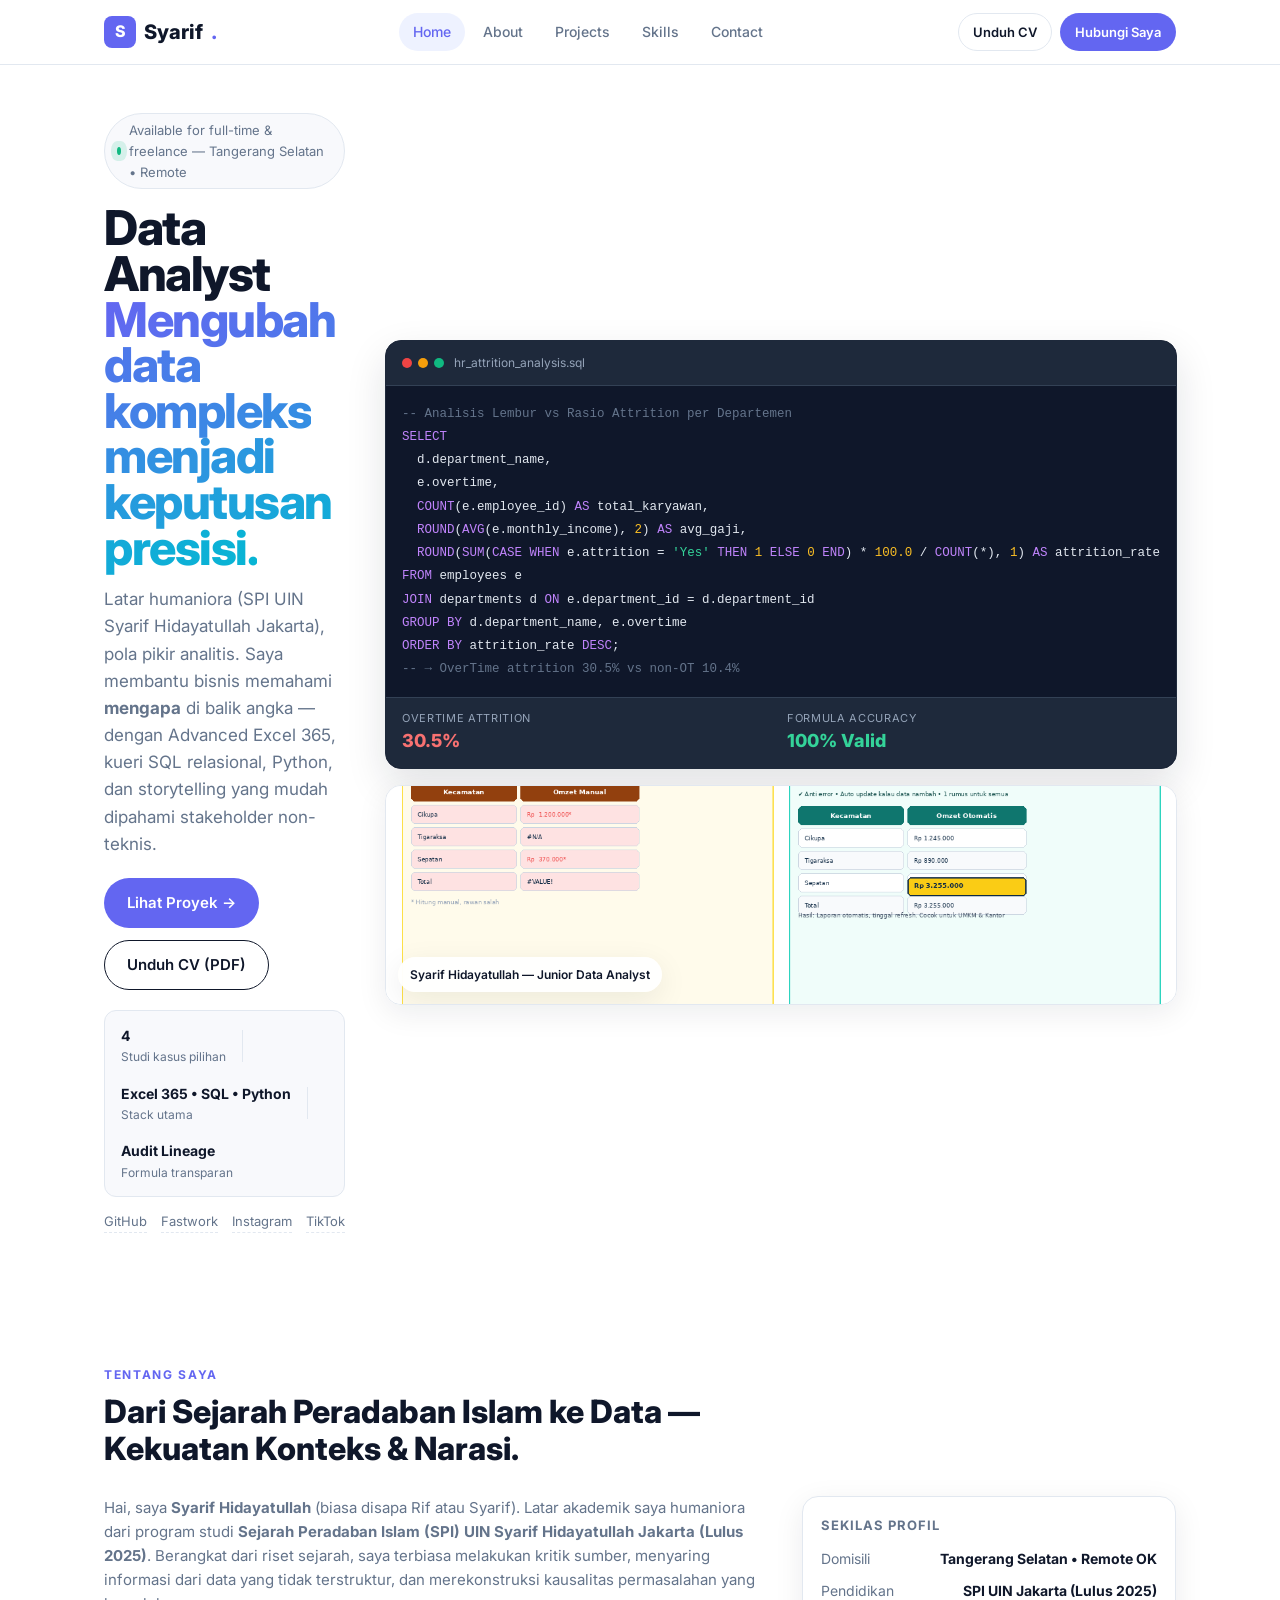
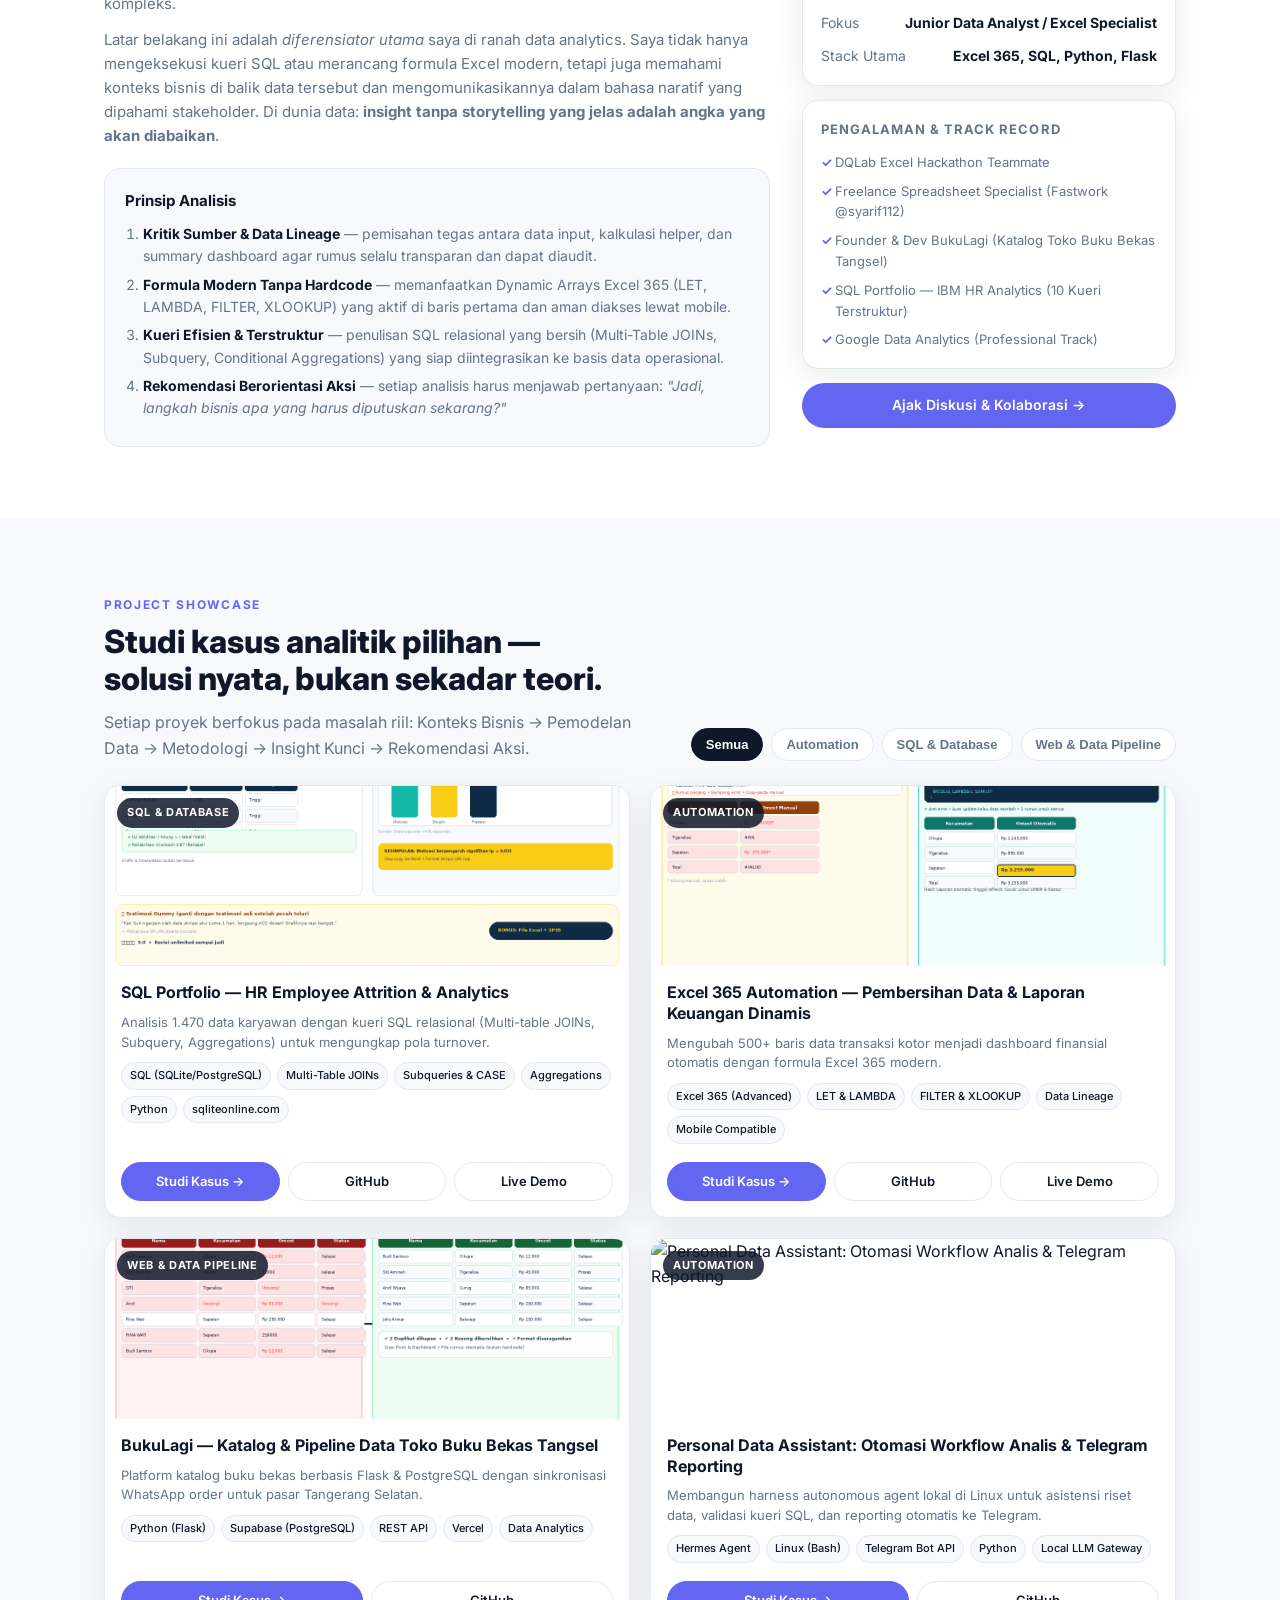
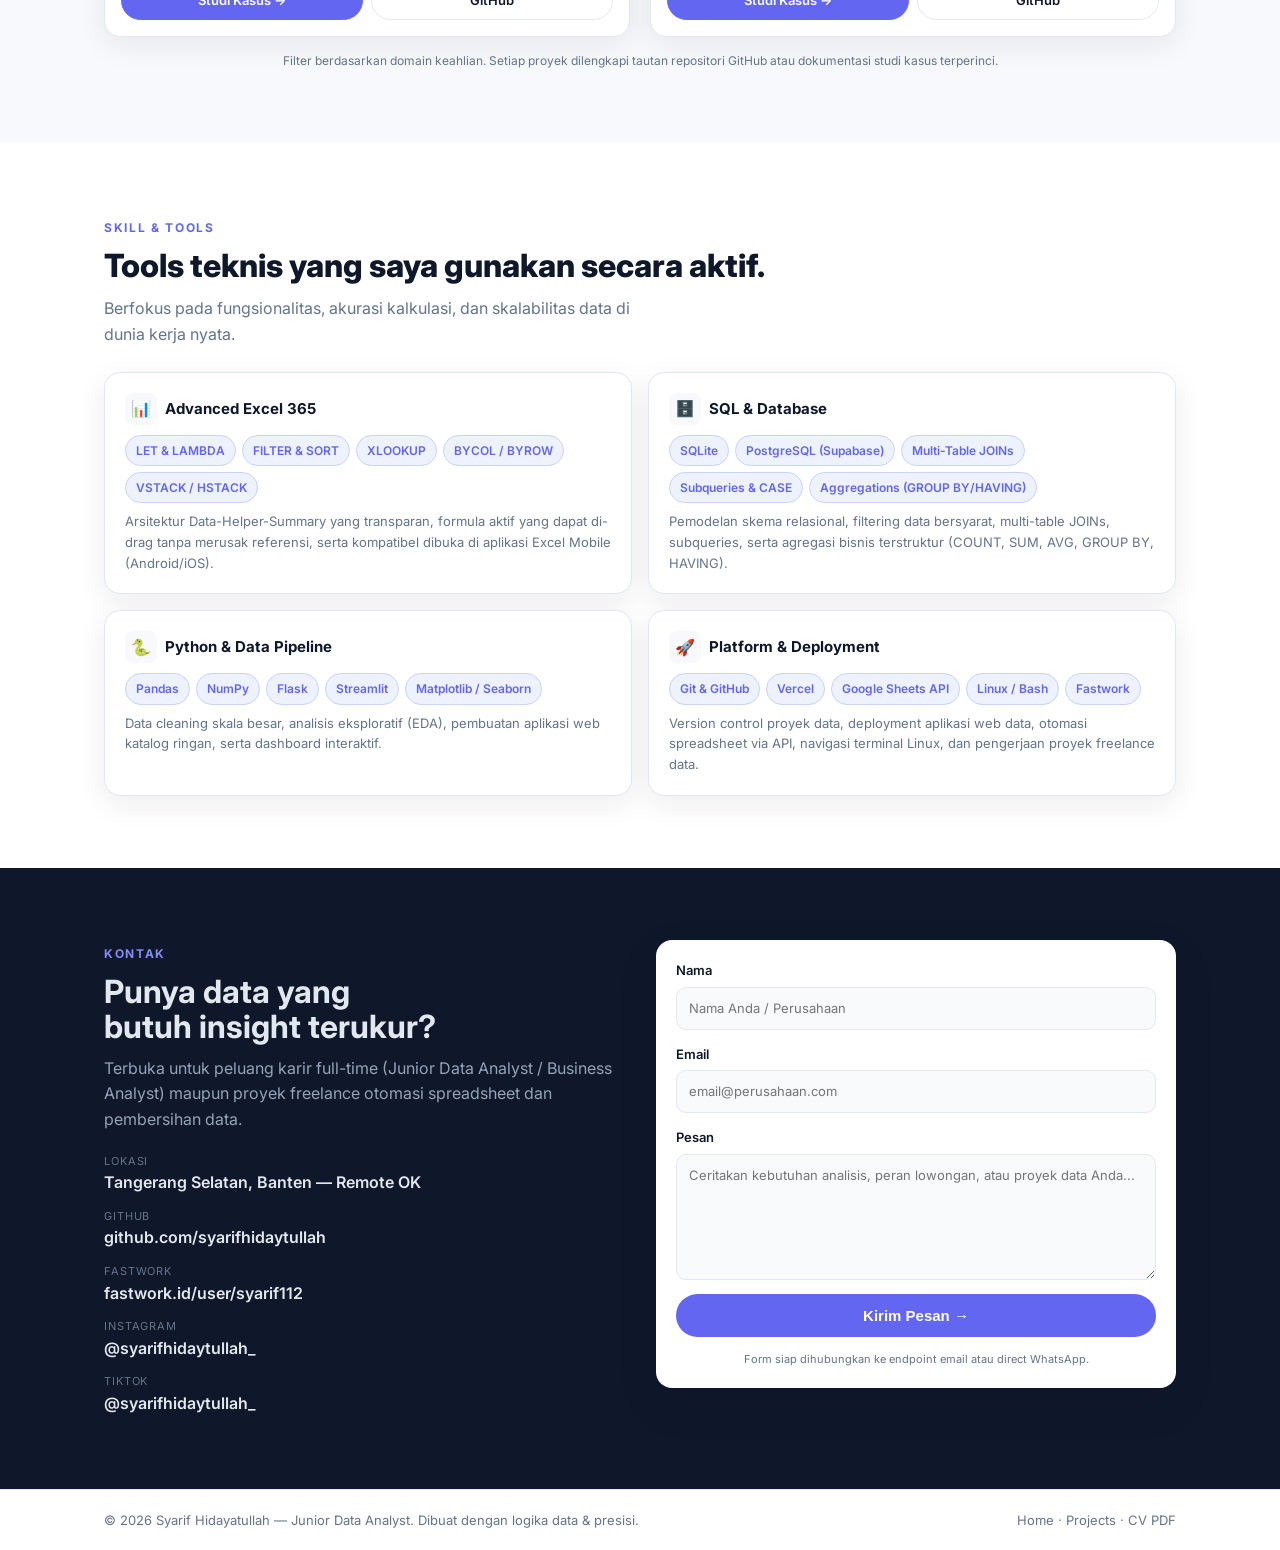
==== index.html @ de606c34 "Initial commit: Portfolio Syarif Hidayatullah - Junior Data Analyst" ====
<!DOCTYPE html>
<html lang="id">
<head>
<meta charset="UTF-8">
<meta name="viewport" content="width=device-width, initial-scale=1.0">
<title>Syarif Hidayatullah — Junior Data Analyst | Excel 365 & SQL Specialist</title>
<meta name="description" content="Portfolio Syarif Hidayatullah — Junior Data Analyst berlatar Sejarah Peradaban Islam UIN Jakarta. Spesialis Advanced Excel 365, SQL, Python, dan visualisasi data.">
<meta property="og:title" content="Syarif Hidayatullah — Data Analyst Portfolio">
<meta property="og:description" content="Mengubah data kompleks menjadi keputusan presisi. Studi kasus analitik dengan SQL, Advanced Excel 365, dan Python.">
<meta property="og:type" content="website">
<link rel="preconnect" href="https://fonts.googleapis.com">
<link href="https://fonts.googleapis.com/css2?family=Inter:wght@400;500;600;700;800&family=JetBrains+Mono:wght@400;500&display=swap" rel="stylesheet">
<link rel="stylesheet" href="css/style.css">
<link rel="icon" href="data:image/svg+xml,<svg xmlns='http://www.w3.org/2000/svg' viewBox='0 0 100 100'><rect width='100' height='100' rx='20' fill='%236366f1'/><text x='50' y='68' font-size='48' text-anchor='middle' fill='white' font-family='Inter' font-weight='800'>S</text></svg>">
</head>
<body>
<!-- NAV -->
<nav class="nav" id="nav">
  <div class="container nav-inner">
    <a class="logo" href="#home"><span class="logo-mark">S</span> Syarif<span class="logo-dot">.</span></a>
    <div class="nav-links" id="navLinks">
      <a href="#home" class="active">Home</a>
      <a href="#about">About</a>
      <a href="#projects">Projects</a>
      <a href="#skills">Skills</a>
      <a href="#contact">Contact</a>
    </div>
    <div class="nav-cta">
      <a href="assets/CV-Syarif-Data-Analyst.pdf" download class="btn btn-sm btn-ghost">Unduh CV</a>
      <a href="#contact" class="btn btn-sm btn-primary">Hubungi Saya</a>
    </div>
    <button class="hamburger" id="hamburger" aria-label="Menu">
      <span></span><span></span><span></span>
    </button>
  </div>
</nav>

<!-- HERO -->
<section id="home" class="hero">
  <div class="container hero-grid">
    <div class="hero-text">
      <div class="eyebrow"><span class="dot"></span> Available for full-time & freelance — Tangerang Selatan • Remote</div>
      <h1>Data Analyst<br><span class="grad">Mengubah data kompleks<br>menjadi keputusan presisi.</span></h1>
      <p class="lead">Latar humaniora (SPI UIN Syarif Hidayatullah Jakarta), pola pikir analitis. Saya membantu bisnis memahami <strong>mengapa</strong> di balik angka — dengan Advanced Excel 365, kueri SQL relasional, Python, dan storytelling yang mudah dipahami stakeholder non-teknis.</p>
      <div class="hero-actions">
        <a href="#projects" class="btn btn-primary btn-lg">Lihat Proyek &rarr;</a>
        <a href="assets/CV-Syarif-Data-Analyst.pdf" download class="btn btn-outline btn-lg">Unduh CV (PDF)</a>
      </div>
      <div class="hero-meta">
        <div class="meta-item"><strong>4</strong><span>Studi kasus pilihan</span></div>
        <div class="meta-divider"></div>
        <div class="meta-item"><strong>Excel 365 • SQL • Python</strong><span>Stack utama</span></div>
        <div class="meta-divider"></div>
        <div class="meta-item"><strong>Audit Lineage</strong><span>Formula transparan</span></div>
      </div>
      <div class="hero-social">
        <a href="https://github.com/syarifhidaytullah" target="_blank" rel="noopener" aria-label="GitHub">GitHub</a>
        <a href="https://fastwork.id/user/syarif112" target="_blank" rel="noopener" aria-label="Fastwork">Fastwork</a>
        <a href="https://instagram.com/syarifhidaytullah_" target="_blank" rel="noopener" aria-label="Instagram">Instagram</a>
        <a href="https://tiktok.com/@syarifhidaytullah_" target="_blank" rel="noopener" aria-label="TikTok">TikTok</a>
      </div>
    </div>
    <div class="hero-visual">
      <div class="card hero-card">
        <div class="card-head">
          <span class="card-dots"><i></i><i></i><i></i></span>
          <span class="card-title">hr_attrition_analysis.sql</span>
        </div>
        <pre class="code"><code><span class="c">-- Analisis Lembur vs Rasio Attrition per Departemen</span>
<span class="k">SELECT</span> 
  d.department_name,
  e.overtime,
  <span class="k">COUNT</span>(e.employee_id) <span class="k">AS</span> total_karyawan,
  <span class="k">ROUND</span>(<span class="k">AVG</span>(e.monthly_income), <span class="n">2</span>) <span class="k">AS</span> avg_gaji,
  <span class="k">ROUND</span>(<span class="k">SUM</span>(<span class="k">CASE WHEN</span> e.attrition = <span class="s">'Yes'</span> <span class="k">THEN</span> <span class="n">1</span> <span class="k">ELSE</span> <span class="n">0</span> <span class="k">END</span>) * <span class="n">100.0</span> / <span class="k">COUNT</span>(*), <span class="n">1</span>) <span class="k">AS</span> attrition_rate
<span class="k">FROM</span> employees e
<span class="k">JOIN</span> departments d <span class="k">ON</span> e.department_id = d.department_id
<span class="k">GROUP BY</span> d.department_name, e.overtime
<span class="k">ORDER BY</span> attrition_rate <span class="k">DESC</span>;
<span class="c">-- &rarr; OverTime attrition 30.5% vs non-OT 10.4%</span></code></pre>
        <div class="hero-stats">
          <div class="h-stat"><span class="h-stat-label">OverTime Attrition</span><span class="h-stat-val down">30.5%</span></div>
          <div class="h-stat"><span class="h-stat-label">Formula Accuracy</span><span class="h-stat-val up">100% Valid</span></div>
        </div>
      </div>
      <div class="hero-photo">
        <img src="assets/portfolio2_excel_otomatis.png" alt="Excel 365 Automation Dashboard" loading="lazy">
        <div class="photo-badge">Syarif Hidayatullah — Junior Data Analyst</div>
      </div>
    </div>
  </div>
</section>

<!-- ABOUT -->
<section id="about" class="section">
  <div class="container">
    <div class="section-head">
      <span class="kicker">Tentang Saya</span>
      <h2>Dari Sejarah Peradaban Islam ke Data —<br>Kekuatan Konteks &amp; Narasi.</h2>
    </div>
    <div class="about-grid">
      <div class="about-story">
        <p>Hai, saya <strong>Syarif Hidayatullah</strong> (biasa disapa Rif atau Syarif). Latar akademik saya humaniora dari program studi <strong>Sejarah Peradaban Islam (SPI) UIN Syarif Hidayatullah Jakarta (Lulus 2025)</strong>. Berangkat dari riset sejarah, saya terbiasa melakukan kritik sumber, menyaring informasi dari data yang tidak terstruktur, dan merekonstruksi kausalitas permasalahan yang kompleks.</p>
        <p>Latar belakang ini adalah <em>diferensiator utama</em> saya di ranah data analytics. Saya tidak hanya mengeksekusi kueri SQL atau merancang formula Excel modern, tetapi juga memahami konteks bisnis di balik data tersebut dan mengomunikasikannya dalam bahasa naratif yang dipahami stakeholder. Di dunia data: <strong>insight tanpa storytelling yang jelas adalah angka yang akan diabaikan</strong>.</p>
        <div class="approach">
          <h3>Prinsip Analisis</h3>
          <ol>
            <li><strong>Kritik Sumber &amp; Data Lineage</strong> — pemisahan tegas antara data input, kalkulasi helper, dan summary dashboard agar rumus selalu transparan dan dapat diaudit.</li>
            <li><strong>Formula Modern Tanpa Hardcode</strong> — memanfaatkan Dynamic Arrays Excel 365 (LET, LAMBDA, FILTER, XLOOKUP) yang aktif di baris pertama dan aman diakses lewat mobile.</li>
            <li><strong>Kueri Efisien &amp; Terstruktur</strong> — penulisan SQL relasional yang bersih (Multi-Table JOINs, Subquery, Conditional Aggregations) yang siap diintegrasikan ke basis data operasional.</li>
            <li><strong>Rekomendasi Berorientasi Aksi</strong> — setiap analisis harus menjawab pertanyaan: <em>"Jadi, langkah bisnis apa yang harus diputuskan sekarang?"</em></li>
          </ol>
        </div>
      </div>
      <div class="about-side">
        <div class="info-card">
          <h4>Sekilas Profil</h4>
          <ul class="info-list">
            <li><span>Domisili</span><strong>Tangerang Selatan • Remote OK</strong></li>
            <li><span>Pendidikan</span><strong>SPI UIN Jakarta (Lulus 2025)</strong></li>
            <li><span>Fokus</span><strong>Junior Data Analyst / Excel Specialist</strong></li>
            <li><span>Stack Utama</span><strong>Excel 365, SQL, Python, Flask</strong></li>
          </ul>
        </div>
        <div class="info-card">
          <h4>Pengalaman &amp; Track Record</h4>
          <ul class="cert-list">
            <li>DQLab Excel Hackathon Teammate</li>
            <li>Freelance Spreadsheet Specialist (Fastwork @syarif112)</li>
            <li>Founder &amp; Dev BukuLagi (Katalog Toko Buku Bekas Tangsel)</li>
            <li>SQL Portfolio — IBM HR Analytics (10 Kueri Terstruktur)</li>
            <li>Google Data Analytics (Professional Track)</li>
          </ul>
        </div>
        <a href="#contact" class="btn btn-primary btn-block">Ajak Diskusi &amp; Kolaborasi &rarr;</a>
      </div>
    </div>
  </div>
</section>

<!-- PROJECTS -->
<section id="projects" class="section section-alt">
  <div class="container">
    <div class="section-head row">
      <div>
        <span class="kicker">Project Showcase</span>
        <h2>Studi kasus analitik pilihan —<br>solusi nyata, bukan sekadar teori.</h2>
        <p class="sub">Setiap proyek berfokus pada masalah riil: Konteks Bisnis &rarr; Pemodelan Data &rarr; Metodologi &rarr; Insight Kunci &rarr; Rekomendasi Aksi.</p>
      </div>
      <div class="filter-bar" id="filterBar">
        <button data-filter="all" class="filter-btn active">Semua</button>
        <button data-filter="Automation" class="filter-btn">Automation</button>
        <button data-filter="SQL &amp; Database" class="filter-btn">SQL &amp; Database</button>
        <button data-filter="Web &amp; Data Pipeline" class="filter-btn">Web &amp; Data Pipeline</button>
      </div>
    </div>
    <div class="project-grid" id="projectGrid">
      <!-- rendered by JS -->
    </div>
    <p class="hint">Filter berdasarkan domain keahlian. Setiap proyek dilengkapi tautan repositori GitHub atau dokumentasi studi kasus terperinci.</p>
  </div>
</section>

<!-- SKILLS -->
<section id="skills" class="section">
  <div class="container">
    <div class="section-head">
      <span class="kicker">Skill &amp; Tools</span>
      <h2>Tools teknis yang saya gunakan secara aktif.</h2>
      <p class="sub">Berfokus pada fungsionalitas, akurasi kalkulasi, dan skalabilitas data di dunia kerja nyata.</p>
    </div>
    <div class="skills-grid">
      <div class="skill-group">
        <h3><span class="sg-icon">📊</span> Advanced Excel 365</h3>
        <div class="tags"><span>LET &amp; LAMBDA</span><span>FILTER &amp; SORT</span><span>XLOOKUP</span><span>BYCOL / BYROW</span><span>VSTACK / HSTACK</span></div>
        <p>Arsitektur Data-Helper-Summary yang transparan, formula aktif yang dapat di-drag tanpa merusak referensi, serta kompatibel dibuka di aplikasi Excel Mobile (Android/iOS).</p>
      </div>
      <div class="skill-group">
        <h3><span class="sg-icon">🗄️</span> SQL &amp; Database</h3>
        <div class="tags"><span>SQLite</span><span>PostgreSQL (Supabase)</span><span>Multi-Table JOINs</span><span>Subqueries &amp; CASE</span><span>Aggregations (GROUP BY/HAVING)</span></div>
        <p>Pemodelan skema relasional, filtering data bersyarat, multi-table JOINs, subqueries, serta agregasi bisnis terstruktur (COUNT, SUM, AVG, GROUP BY, HAVING).</p>
      </div>
      <div class="skill-group">
        <h3><span class="sg-icon">🐍</span> Python &amp; Data Pipeline</h3>
        <div class="tags"><span>Pandas</span><span>NumPy</span><span>Flask</span><span>Streamlit</span><span>Matplotlib / Seaborn</span></div>
        <p>Data cleaning skala besar, analisis eksploratif (EDA), pembuatan aplikasi web katalog ringan, serta dashboard interaktif.</p>
      </div>
      <div class="skill-group">
        <h3><span class="sg-icon">🚀</span> Platform &amp; Deployment</h3>
        <div class="tags"><span>Git &amp; GitHub</span><span>Vercel</span><span>Google Sheets API</span><span>Linux / Bash</span><span>Fastwork</span></div>
        <p>Version control proyek data, deployment aplikasi web data, otomasi spreadsheet via API, navigasi terminal Linux, dan pengerjaan proyek freelance data.</p>
      </div>
    </div>
  </div>
</section>

<!-- CONTACT -->
<section id="contact" class="section section-dark">
  <div class="container">
    <div class="contact-grid">
      <div class="contact-text">
        <span class="kicker kicker-light">Kontak</span>
        <h2>Punya data yang<br>butuh insight terukur?</h2>
        <p>Terbuka untuk peluang karir full-time (Junior Data Analyst / Business Analyst) maupun proyek freelance otomasi spreadsheet dan pembersihan data.</p>
        <ul class="contact-links">
          <li><span>Lokasi</span><strong>Tangerang Selatan, Banten — Remote OK</strong></li>
          <li><span>GitHub</span><a href="https://github.com/syarifhidaytullah" target="_blank" rel="noopener">github.com/syarifhidaytullah</a></li>
          <li><span>Fastwork</span><a href="https://fastwork.id/user/syarif112" target="_blank" rel="noopener">fastwork.id/user/syarif112</a></li>
          <li><span>Instagram</span><a href="https://instagram.com/syarifhidaytullah_" target="_blank" rel="noopener">@syarifhidaytullah_</a></li>
          <li><span>TikTok</span><a href="https://tiktok.com/@syarifhidaytullah_" target="_blank" rel="noopener">@syarifhidaytullah_</a></li>
        </ul>
      </div>
      <form class="contact-form" id="contactForm" onsubmit="return false;">
        <label>Nama<input type="text" name="name" placeholder="Nama Anda / Perusahaan" required></label>
        <label>Email<input type="email" name="email" placeholder="email@perusahaan.com" required></label>
        <label>Pesan<textarea name="message" rows="5" placeholder="Ceritakan kebutuhan analisis, peran lowongan, atau proyek data Anda..." required></textarea></label>
        <button type="submit" class="btn btn-primary btn-lg btn-block" id="formBtn">Kirim Pesan &rarr;</button>
        <p class="form-note" id="formNote">Form siap dihubungkan ke endpoint email atau direct WhatsApp.</p>
      </form>
    </div>
  </div>
</section>

<footer class="footer">
  <div class="container footer-inner">
    <span>© 2026 Syarif Hidayatullah — Junior Data Analyst. Dibuat dengan logika data &amp; presisi.</span>
    <span class="footer-links"><a href="#home">Home</a> · <a href="#projects">Projects</a> · <a href="assets/CV-Syarif-Data-Analyst.pdf" download>CV PDF</a></span>
  </div>
</footer>

<script>window.__PROJECTS__ = [
  {
    "id": "sql-hr-analytics",
    "slug": "analisis-kinerja-karyawan-hr",
    "title": "SQL Portfolio — HR Employee Attrition & Analytics",
    "oneLiner": "Analisis 1.470 data karyawan dengan kueri SQL relasional (Multi-table JOINs, Subquery, Aggregations) untuk mengungkap pola turnover.",
    "category": "SQL & Database",
    "tools": [
      "SQL (SQLite/PostgreSQL)",
      "Multi-Table JOINs",
      "Subqueries & CASE",
      "Aggregations",
      "Python",
      "sqliteonline.com"
    ],
    "thumb": "assets/portfolio3_skripsi_dashboard.png",
    "github": "https://github.com/syarifhidaytullah/sql-portfolio",
    "demo": "https://sqliteonline.com",
    "context": "Perusahaan menghadapi tingkat turnover karyawan sebesar 16.1% tanpa pemetaan pola retensi yang jelas antar departemen dan level kepuasan kerja. Dibutuhkan audit data komprehensif menggunakan kueri SQL relasional terstruktur.",
    "data_source": "IBM HR Analytics Employee Attrition & Performance dataset (1.470 baris, 35 atribut). Struktur relasional 3 tabel: employees (fact), departments, dan job_roles.",
    "process": [
      "Perancangan skema DDL relasional dan pemuatan data terstruktur (load_data.py)",
      "Eksplorasi metrik agregat dasar (COUNT, AVG, MIN, MAX gaji dan tenure)",
      "Analisis rasio attrition per departemen dengan penggabungan multi-table JOINs",
      "Korelasi beban kerja lembur terhadap tingkat keluar (OverTime vs Attrition)",
      "Segmentasi profil risiko keluar menggunakan conditional CASE statements dan subqueries",
      "Perbandingan kompensasi antar divisi menggunakan agregasi berjenjang (GROUP BY dan HAVING)"
    ],
    "insights": [
      "Karyawan dengan status OverTime memiliki rasio attrition 30.5% (hampir 3x lipat dibanding non-overtime 10.4%)",
      "Sales Representative mencatat turnover tertinggi (39.8%) dengan rata-rata masa kerja di bawah 3 tahun",
      "Identifikasi disparitas gaji: 14% karyawan dengan performa tinggi masih menerima kompensasi di bawah rata-rata departemen mereka"
    ],
    "impact": "Menyediakan kueri SQL siap audit untuk HR leadership, rekomendasi evaluasi kebijakan lembur, serta penyetaraan kompensasi berbasis performa guna menekan potensi turnover hingga 5-8%.",
    "color": "#6366f1"
  },
  {
    "id": "excel-otomasi-laporan-keuangan",
    "slug": "excel-otomasi-laporan-keuangan",
    "title": "Excel 365 Automation — Pembersihan Data & Laporan Keuangan Dinamis",
    "oneLiner": "Mengubah 500+ baris data transaksi kotor menjadi dashboard finansial otomatis dengan formula Excel 365 modern.",
    "category": "Automation",
    "tools": [
      "Excel 365 (Advanced)",
      "LET & LAMBDA",
      "FILTER & XLOOKUP",
      "Data Lineage",
      "Mobile Compatible"
    ],
    "thumb": "assets/portfolio2_excel_otomatis.png",
    "github": "https://fastwork.id/user/syarif112",
    "demo": "https://fastwork.id/user/syarif112",
    "context": "Klien UMKM mengelola ratusan baris transaksi harian dengan input tidak konsisten, formula rusak saat dibuka di HP, serta butuh berhari-hari untuk merangkum arus kas bulanan.",
    "data_source": "Ekspor transaksi penjualan dan operasional (500+ baris). Masalah: format nominal campur, missing values pada kategori, spasi liar, dan formula tidak dinamis.",
    "process": [
      "Pembersihan data otomatis (TRIM, CLEAN, parsing angka regex/text manipulation)",
      "Penerapan arsitektur sheet transparan: Data Input → Helper/Calc → Executive Summary Dashboard",
      "Implementasi Dynamic Array Formulas (LET, LAMBDA, FILTER, BYCOL, VSTACK) yang dapat di-drag tanpa merusak referensi",
      "Validasi OpenXML dan cached values agar formula tetap berjalan lancar di Excel Mobile (Android/iOS) tanpa popup corrupt"
    ],
    "insights": [
      "Otomasi formula memangkas waktu rekonsiliasi bulanan dari 3 hari menjadi hitungan menit",
      "Struktur data terpisah menjamin auditabilitas tanpa risiko sel formula tertimpa oleh staf operasional"
    ],
    "impact": "Klien mendapatkan dashboard keuangan real-time yang bisa diupdate mandiri dari laptop maupun smartphone, dengan garansi keakuratan formula 100%.",
    "color": "#10b981"
  },
  {
    "id": "bukulagi-katalog-toko-buku",
    "slug": "bukulagi-katalog-toko-buku",
    "title": "BukuLagi — Katalog & Pipeline Data Toko Buku Bekas Tangsel",
    "oneLiner": "Platform katalog buku bekas berbasis Flask & PostgreSQL dengan sinkronisasi WhatsApp order untuk pasar Tangerang Selatan.",
    "category": "Web & Data Pipeline",
    "tools": [
      "Python (Flask)",
      "Supabase (PostgreSQL)",
      "REST API",
      "Vercel",
      "Data Analytics"
    ],
    "thumb": "assets/portfolio1_before_after.png",
    "github": "https://github.com/syarifhidaytullah/bukulagi",
    "demo": "",
    "context": "Penjualan buku bekas dan langka di area Tangerang Selatan menghadapi kendala pencatatan inventaris stok fisik dan keterbatasan saluran katalog online yang cepat diakses pelanggan via WhatsApp.",
    "data_source": "Database katalog inventaris buku (judul, pengarang, penerbit, tahun terbit, kondisi fisik, harga, status ketersediaan) tersimpan di Supabase PostgreSQL.",
    "process": [
      "Perancangan skema relasional katalog dan transaksi di Supabase PostgreSQL",
      "Pengembangan backend ringan menggunakan Flask dengan query database teroptimasi",
      "Integrasi pipeline WhatsApp order direct link untuk mempermudah checkout pelanggan lokal",
      "Deployment aplikasi ke Vercel dengan konfigurasi serverless production"
    ],
    "insights": [
      "Kategori buku humaniora, sejarah, dan literatur akademik mencatat perputaran stok (turnover rate) 40% lebih cepat dibanding kategori umum",
      "Order konversi meningkat signifikan dengan fitur pencarian instan judul dan kondisi buku"
    ],
    "impact": "Memfasilitasi digitalisasi katalog toko buku fisik, mempersingkat inquiry pelanggan, serta menyediakan database inventaris yang siap dianalisis untuk tren permintaan buku.",
    "color": "#0ea5e9"
  },
  {
    "id": "hermes-personal-data-assistant",
    "slug": "hermes-personal-data-assistant",
    "title": "Personal Data Assistant: Otomasi Workflow Analis & Telegram Reporting",
    "oneLiner": "Membangun harness autonomous agent lokal di Linux untuk asistensi riset data, validasi kueri SQL, dan reporting otomatis ke Telegram.",
    "category": "Automation",
    "tools": [
      "Hermes Agent",
      "Linux (Bash)",
      "Telegram Bot API",
      "Python",
      "Local LLM Gateway"
    ],
    "thumb": "https://images.unsplash.com/photo-1555066931-4365d14bab8c?w=800&q=80",
    "github": "https://github.com/syarifhidaytullah",
    "demo": "",
    "context": "Tugas harian analis data sering tersita oleh pekerjaan repetitif seperti drafting kueri rumit, format konversi data mentah, pengecekan sintaks regex, serta pelaporan manual berkala ke smartphone stakeholder. Dibutuhkan harness asisten otonom yang bekerja langsung di lingkungan terminal lokal dengan perlindungan privasi data.",
    "data_source": "Infrastruktur agent mandiri di lingkungan Linux CLI (Debian/MX Linux), terhubung ke router model bahasa lokal (OpenAI-compatible gateway) dan gateway protokol Telegram.",
    "process": [
      "Pemasangan dan konfigurasi Hermes Agent CLI di Linux dengan izin akses terkontrol (tool sandbox)",
      "Penyusunan arsitektur messaging gateway untuk interaksi remote dua arah via bot Telegram",
      "Integrasi toolchain analisis: pembacaan struktur CSV/DB lokal, validasi kueri SQL, dan eksekusi skrip pembersihan data",
      "Penerapan prinsip data-privacy first: koneksi model diarahkan ke gateway privat lokal untuk mencegah kebocoran data bisnis mentah"
    ],
    "insights": [
      "Memangkas waktu siklus eksplorasi data awal (EDA) dan penulisan skrip pembersihan data repetitif hingga 40%",
      "Pengiriman file laporan (PDF/CSV/Spreadsheet) langsung dari CLI ke Telegram mempermudah stakeholder mengakses data tanpa harus membuka laptop",
      "Lingkungan lokal menjamin kepatuhan privasi (data governance) tanpa risiko scraping pihak ketiga"
    ],
    "impact": "Meningkatkan produktivitas kerja analisis harian secara signifikan melalui otomasi agentic, menjembatani kecepatan kerja terminal Linux dengan kebutuhan reporting dinamis para pengambil keputusan.",
    "color": "#06b6d4"
  }
];</script>
<script src="js/app.js"></script>
</body>
</html>
---- css/style.css ----
*{box-sizing:border-box;margin:0;padding:0}
:root{
  --bg:#ffffff; --bg-alt:#f8f9fc; --bg-dark:#0f172a;
  --text:#0f172a; --muted:#64748b; --border:#e2e8f0;
  --primary:#6366f1; --primary-2:#4f46e5; --primary-light:#eef2ff;
  --radius:16px; --radius-sm:10px; --shadow:0 8px 30px rgba(15,23,42,.08);
  --shadow-lg:0 16px 40px rgba(15,23,42,.12);
}
html{scroll-behavior:smooth;scroll-padding-top:72px}
body{font-family:'Inter',system-ui,-apple-system,sans-serif;color:var(--text);background:var(--bg);line-height:1.6;-webkit-font-smoothing:antialiased}
a{color:inherit;text-decoration:none}
img{max-width:100%;display:block}
.container{max-width:1120px;margin:0 auto;padding:0 24px}
.section{padding:72px 0}
.section-alt{background:var(--bg-alt)}
.section-dark{background:var(--bg-dark);color:#e2e8f0}
.kicker{font-size:12px;letter-spacing:.14em;text-transform:uppercase;color:var(--primary);font-weight:700}
.kicker-light{color:#818cf8}
.section-head h2{font-size:32px;line-height:1.15;font-weight:800;margin:8px 0 12px}
.section-head .sub{color:var(--muted);max-width:560px}
.section-head.row{display:flex;justify-content:space-between;gap:24px;flex-wrap:wrap;align-items:flex-end}

/* NAV */
.nav{position:sticky;top:0;z-index:50;background:rgba(255,255,255,.86);backdrop-filter:blur(12px);border-bottom:1px solid var(--border)}
.nav-inner{display:flex;align-items:center;justify-content:space-between;height:64px;gap:16px}
.logo{font-weight:800;font-size:20px;display:flex;align-items:center;gap:8px}
.logo-mark{width:32px;height:32px;background:var(--primary);color:#fff;display:grid;place-items:center;border-radius:8px;font-size:16px}
.logo-dot{color:var(--primary)}
.nav-links{display:flex;gap:4px}
.nav-links a{padding:8px 14px;border-radius:999px;font-size:14px;font-weight:500;color:var(--muted)}
.nav-links a.active,.nav-links a:hover{background:var(--primary-light);color:var(--primary)}
.nav-cta{display:flex;gap:8px;align-items:center}
.hamburger{display:none;flex-direction:column;gap:4px;background:none;border:none;cursor:pointer;padding:8px}
.hamburger span{width:22px;height:2px;background:var(--text);border-radius:2px;display:block}

/* BUTTONS */
.btn{display:inline-flex;align-items:center;justify-content:center;gap:6px;padding:10px 18px;border-radius:999px;font-weight:600;font-size:14px;border:1px solid transparent;cursor:pointer;transition:.18s;white-space:nowrap}
.btn-sm{padding:8px 14px;font-size:13px}
.btn-lg{padding:12px 22px;font-size:15px}
.btn-primary{background:var(--primary);color:#fff}
.btn-primary:hover{background:var(--primary-2);transform:translateY(-1px);box-shadow:var(--shadow)}
.btn-ghost{background:#fff;border-color:var(--border);color:var(--text)}
.btn-ghost:hover{border-color:var(--primary);color:var(--primary)}
.btn-outline{background:#fff;border-color:var(--text);color:var(--text)}
.btn-outline:hover{background:var(--text);color:#fff}
.btn-block{width:100%}

/* HERO */
.hero{padding:48px 0 56px;overflow:hidden}
.hero-grid{display:grid;grid-template-columns:1.1fr .9fr;gap:40px;align-items:center}
.eyebrow{display:inline-flex;align-items:center;gap:8px;font-size:13px;color:var(--muted);background:var(--bg-alt);border:1px solid var(--border);padding:6px 12px;border-radius:999px;margin-bottom:16px}
.eyebrow .dot{width:8px;height:8px;background:#10b981;border-radius:50%;box-shadow:0 0 0 6px rgba(16,185,129,.15)}
.hero h1{font-size:48px;line-height:.95;font-weight:800;letter-spacing:-.03em}
.grad{background:linear-gradient(135deg,var(--primary),#06b6d4);-webkit-background-clip:text;-webkit-text-fill-color:transparent;background-clip:text}
.lead{margin:16px 0 20px;color:var(--muted);font-size:17px;line-height:1.6;max-width:560px}
.hero-actions{display:flex;gap:12px;flex-wrap:wrap;margin-bottom:20px}
.hero-meta{display:flex;align-items:center;gap:16px;flex-wrap:wrap;padding:14px 16px;background:var(--bg-alt);border:1px solid var(--border);border-radius:12px;margin-bottom:14px}
.meta-item{display:flex;flex-direction:column}
.meta-item strong{font-size:14px}
.meta-item span{font-size:12px;color:var(--muted)}
.meta-divider{width:1px;height:32px;background:var(--border)}
.hero-social{display:flex;gap:14px;font-size:13px;color:var(--muted)}
.hero-social a{border-bottom:1px dashed var(--border)}
.hero-social a:hover{color:var(--primary)}
.hero-visual{position:relative;display:flex;flex-direction:column;gap:16px}
.hero-card{background:#0f172a;color:#e2e8f0;border-radius:16px;overflow:hidden;box-shadow:var(--shadow-lg);border:1px solid #1e293b}
.card-head{display:flex;align-items:center;gap:10px;padding:12px 16px;background:#1e293b;border-bottom:1px solid #334155;font-size:12px;color:#94a3b8}
.card-dots{display:flex;gap:6px}
.card-dots i{width:10px;height:10px;border-radius:50%;display:block}
.card-dots i:nth-child(1){background:#ef4444}.card-dots i:nth-child(2){background:#f59e0b}.card-dots i:nth-child(3){background:#10b981}
.code{padding:16px;font-family:'JetBrains Mono',monospace;font-size:12.5px;line-height:1.7;overflow:auto}
.code .c{color:#64748b}.code .k{color:#c084fc}.code .s{color:#34d399}.code .n{color:#fbbf24}
.hero-stats{display:grid;grid-template-columns:1fr 1fr;gap:12px;padding:12px 16px;background:#1e293b;border-top:1px solid #334155}
.h-stat{display:flex;flex-direction:column}
.h-stat-label{font-size:11px;color:#94a3b8;text-transform:uppercase;letter-spacing:.06em}
.h-stat-val{font-weight:800;font-size:18px}
.h-stat-val.down{color:#f87171}.h-stat-val.up{color:#34d399}
.hero-photo{position:relative;border-radius:16px;overflow:hidden;box-shadow:var(--shadow);border:1px solid var(--border);height:220px}
.hero-photo img{width:100%;height:100%;object-fit:cover}
.photo-badge{position:absolute;bottom:12px;left:12px;background:rgba(255,255,255,.92);backdrop-filter:blur(8px);padding:8px 12px;border-radius:999px;font-size:12px;font-weight:600;box-shadow:var(--shadow)}

/* ABOUT */
.about-grid{display:grid;grid-template-columns:1.6fr .9fr;gap:32px;margin-top:28px}
.about-story p{color:var(--muted);margin-bottom:12px;font-size:15px}
.approach{margin-top:20px;background:var(--bg-alt);border:1px solid var(--border);border-radius:16px;padding:20px}
.approach h3{font-size:15px;margin-bottom:10px}
.approach ol{padding-left:18px;color:var(--muted);font-size:14px}
.approach li{margin-bottom:6px}
.approach li strong{color:var(--text)}
.info-card{background:#fff;border:1px solid var(--border);border-radius:16px;padding:18px;margin-bottom:14px;box-shadow:var(--shadow)}
.info-card h4{font-size:13px;letter-spacing:.08em;text-transform:uppercase;color:var(--muted);margin-bottom:12px}
.info-list{list-style:none;display:flex;flex-direction:column;gap:10px}
.info-list li{display:flex;justify-content:space-between;gap:12px;font-size:14px}
.info-list li span{color:var(--muted)}
.cert-list{list-style:none;display:flex;flex-direction:column;gap:8px;font-size:13px;color:var(--muted)}
.cert-list li{padding-left:14px;position:relative}
.cert-list li::before{content:"✓";position:absolute;left:0;color:var(--primary);font-weight:700}

/* PROJECTS */
.filter-bar{display:flex;gap:8px;flex-wrap:wrap}
.filter-btn{padding:8px 14px;border-radius:999px;border:1px solid var(--border);background:#fff;font-size:13px;font-weight:600;cursor:pointer;color:var(--muted)}
.filter-btn.active{background:var(--text);color:#fff;border-color:var(--text)}
.project-grid{display:grid;grid-template-columns:repeat(2,1fr);gap:20px;margin-top:24px}
.p-card{background:#fff;border:1px solid var(--border);border-radius:16px;overflow:hidden;box-shadow:var(--shadow);display:flex;flex-direction:column;transition:.2s}
.p-card:hover{transform:translateY(-4px);box-shadow:var(--shadow-lg)}
.p-thumb{height:180px;overflow:hidden;position:relative}
.p-thumb img{width:100%;height:100%;object-fit:cover;transition:.3s}
.p-card:hover .p-thumb img{transform:scale(1.04)}
.p-cat{position:absolute;top:12px;left:12px;background:rgba(15,23,42,.84);color:#fff;font-size:11px;font-weight:700;letter-spacing:.06em;text-transform:uppercase;padding:6px 10px;border-radius:999px}
.p-body{padding:16px;display:flex;flex-direction:column;gap:10px;flex:1}
.p-body h3{font-size:16px;line-height:1.3}
.p-body p{font-size:13px;color:var(--muted);line-height:1.5}
.p-tags{display:flex;flex-wrap:wrap;gap:6px}
.p-tags span{font-size:11px;background:var(--bg-alt);border:1px solid var(--border);padding:4px 8px;border-radius:999px;font-weight:500}
.p-actions{display:flex;gap:8px;margin-top:auto;padding-top:8px}
.p-actions a{flex:1;text-align:center;padding:8px 10px;border-radius:999px;font-size:13px;font-weight:600;border:1px solid var(--border)}
.p-actions .primary{background:var(--primary);color:#fff;border-color:var(--primary)}
.p-actions .ghost{background:#fff}
.hint{margin-top:14px;font-size:12px;color:var(--muted);text-align:center}

/* SKILLS */
.skills-grid{display:grid;grid-template-columns:repeat(2,1fr);gap:16px;margin-top:24px}
.skill-group{background:#fff;border:1px solid var(--border);border-radius:16px;padding:20px;box-shadow:var(--shadow)}
.skill-group h3{font-size:15px;margin-bottom:10px;display:flex;align-items:center;gap:8px}
.sg-icon{width:32px;height:32px;background:var(--bg-alt);border-radius:8px;display:grid;place-items:center;font-size:16px}
.tags{display:flex;flex-wrap:wrap;gap:6px;margin-bottom:8px}
.tags span{background:var(--primary-light);color:var(--primary);border:1px solid #c7d2fe;padding:5px 10px;border-radius:999px;font-size:12px;font-weight:600}
.skill-group p{font-size:13px;color:var(--muted)}

/* CONTACT */
.contact-grid{display:grid;grid-template-columns:1fr 1fr;gap:32px;align-items:start}
.contact-text h2{font-size:32px;line-height:1.1;margin:8px 0 12px}
.contact-text p{color:#94a3b8;margin-bottom:20px}
.contact-links{list-style:none;display:flex;flex-direction:column;gap:12px}
.contact-links li{display:flex;flex-direction:column}
.contact-links li span{font-size:11px;letter-spacing:.08em;text-transform:uppercase;color:#64748b}
.contact-links a,.contact-links strong{color:#e2e8f0;font-weight:600}
.contact-links a:hover{color:#818cf8}
.contact-form{background:#fff;border-radius:16px;padding:20px;display:flex;flex-direction:column;gap:14px;box-shadow:var(--shadow-lg)}
.contact-form label{font-size:13px;font-weight:600;color:var(--text);display:flex;flex-direction:column;gap:6px}
.contact-form input,.contact-form textarea{padding:10px 12px;border:1px solid var(--border);border-radius:10px;font:inherit;font-weight:400;background:#f8fafc}
.contact-form input:focus,.contact-form textarea:focus{outline:none;border-color:var(--primary);background:#fff;box-shadow:0 0 0 3px var(--primary-light)}
.form-note{font-size:11px;color:var(--muted);text-align:center}

/* CASE STUDY */
.case-hero{padding:36px 0 24px}
.breadcrumb{font-size:13px;color:var(--muted);margin-bottom:12px}
.breadcrumb a{color:var(--primary);font-weight:600}
.case-hero h1{font-size:36px;line-height:1.1;font-weight:800;letter-spacing:-.02em;margin-bottom:10px}
.case-meta{display:flex;gap:8px;flex-wrap:wrap;margin:12px 0}
.case-thumb{height:360px;border-radius:16px;overflow:hidden;border:1px solid var(--border);box-shadow:var(--shadow)}
.case-thumb img{width:100%;height:100%;object-fit:cover}
.case-layout{display:grid;grid-template-columns:2fr 1fr;gap:32px;margin-top:28px}
.case-block{margin-bottom:28px}
.case-block h2{font-size:18px;margin-bottom:8px;display:flex;align-items:center;gap:8px}
.case-block h2 span{width:28px;height:28px;background:var(--primary);color:#fff;border-radius:8px;display:grid;place-items:center;font-size:14px}
.case-block p,.case-block li{font-size:14px;color:var(--muted);line-height:1.7}
.case-block ul,.case-block ol{padding-left:18px}
.case-block li{margin-bottom:6px}
.insight-box{background:var(--primary-light);border:1px solid #c7d2fe;border-radius:12px;padding:16px;margin-top:10px}
.insight-box li{color:var(--text)}
.toc{position:sticky;top:80px;background:#fff;border:1px solid var(--border);border-radius:16px;padding:18px;box-shadow:var(--shadow)}
.toc h4{font-size:12px;letter-spacing:.08em;text-transform:uppercase;color:var(--muted);margin-bottom:10px}
.toc a{display:block;padding:6px 0;font-size:13px;color:var(--muted);border-left:2px solid transparent;padding-left:10px}
.toc a:hover{color:var(--primary);border-left-color:var(--primary)}
.toc .btn{margin-top:12px}

/* FOOTER */
.footer{border-top:1px solid var(--border);padding:20px 0;background:#fff}
.footer-inner{display:flex;justify-content:space-between;gap:12px;flex-wrap:wrap;font-size:13px;color:var(--muted)}
.footer-links a:hover{color:var(--primary)}

/* RESPONSIVE */
@media(max-width:900px){
  .hero-grid,.about-grid,.contact-grid,.case-layout{grid-template-columns:1fr}
  .project-grid{grid-template-columns:1fr 1fr}
  .hero h1{font-size:38px}
}
@media(max-width:640px){
  .nav-links{position:fixed;inset:64px 0 auto 0;background:#fff;border-bottom:1px solid var(--border);flex-direction:column;padding:16px;gap:8px;display:none}
  .nav-links.open{display:flex}
  .nav-cta .btn-ghost{display:none}
  .hamburger{display:flex}
  .project-grid,.skills-grid{grid-template-columns:1fr}
  .hero h1{font-size:32px}
  .section{padding:48px 0}
  .case-thumb{height:220px}
}
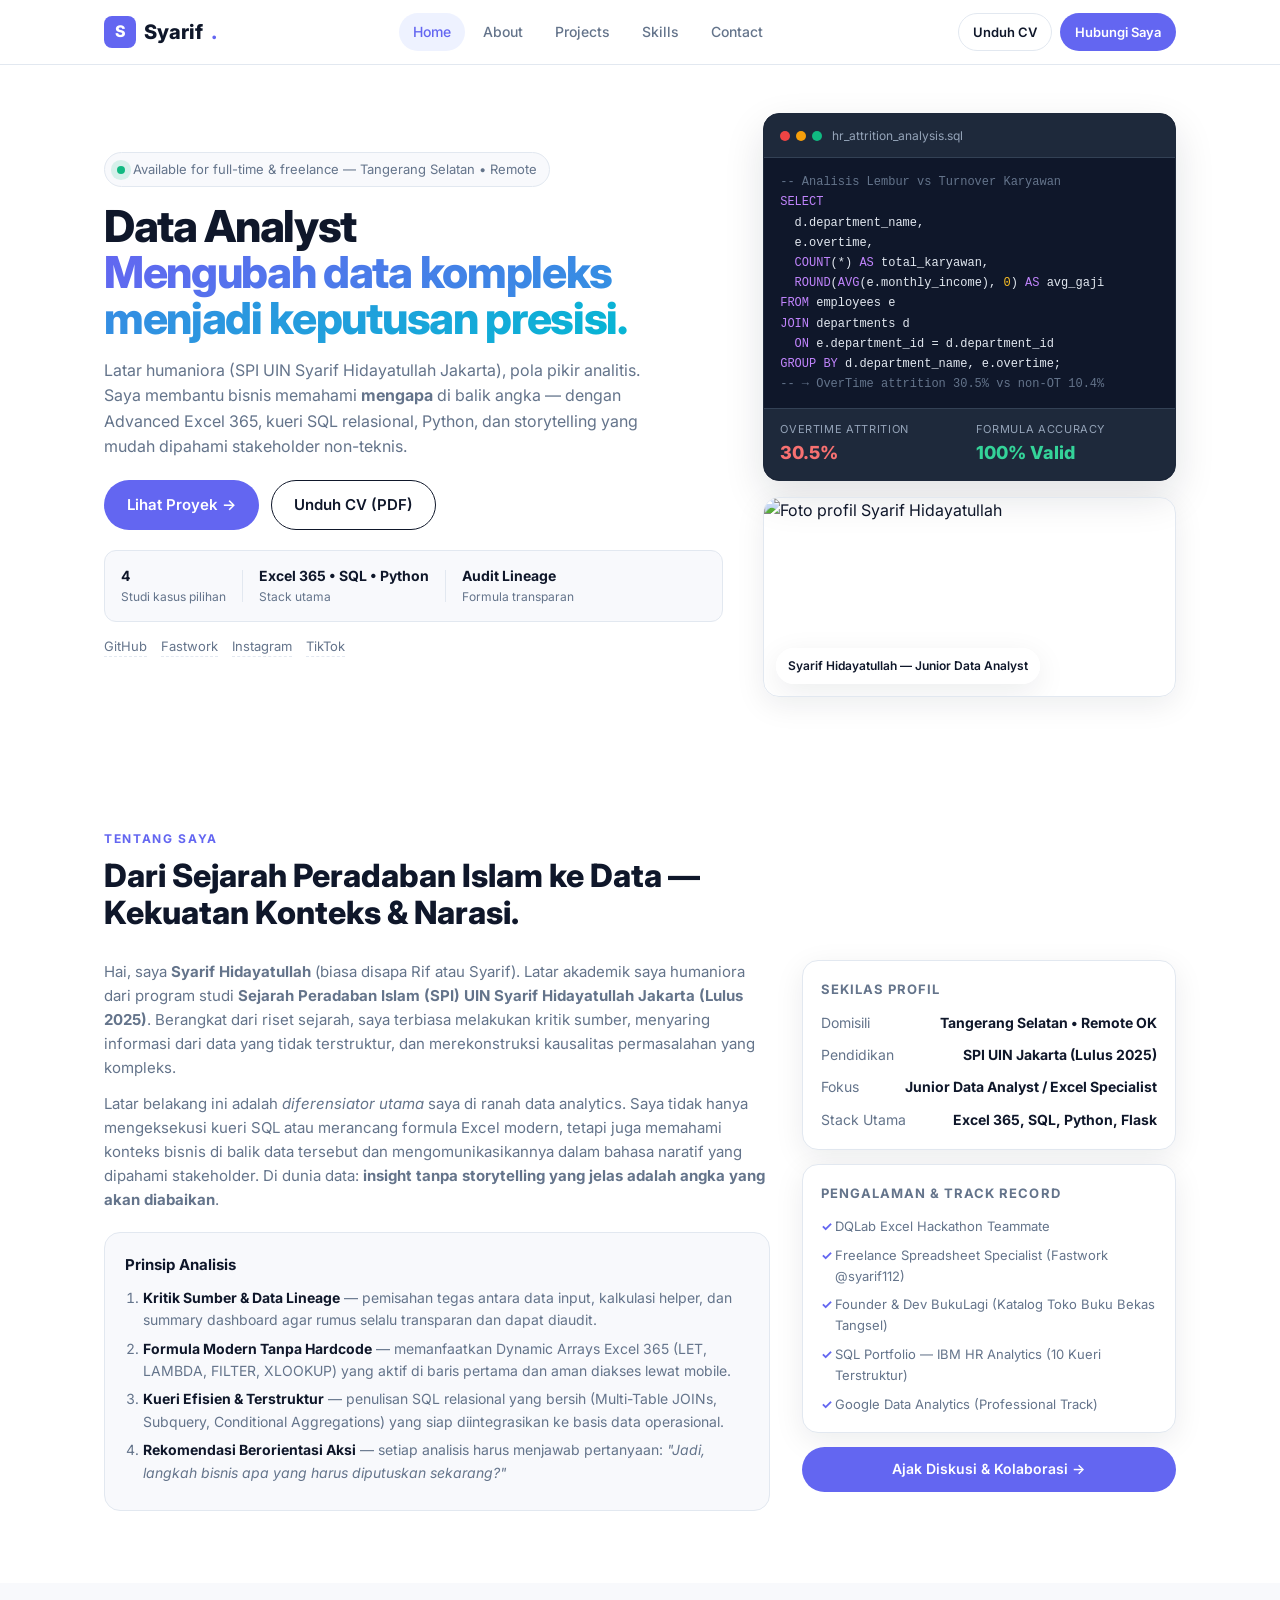
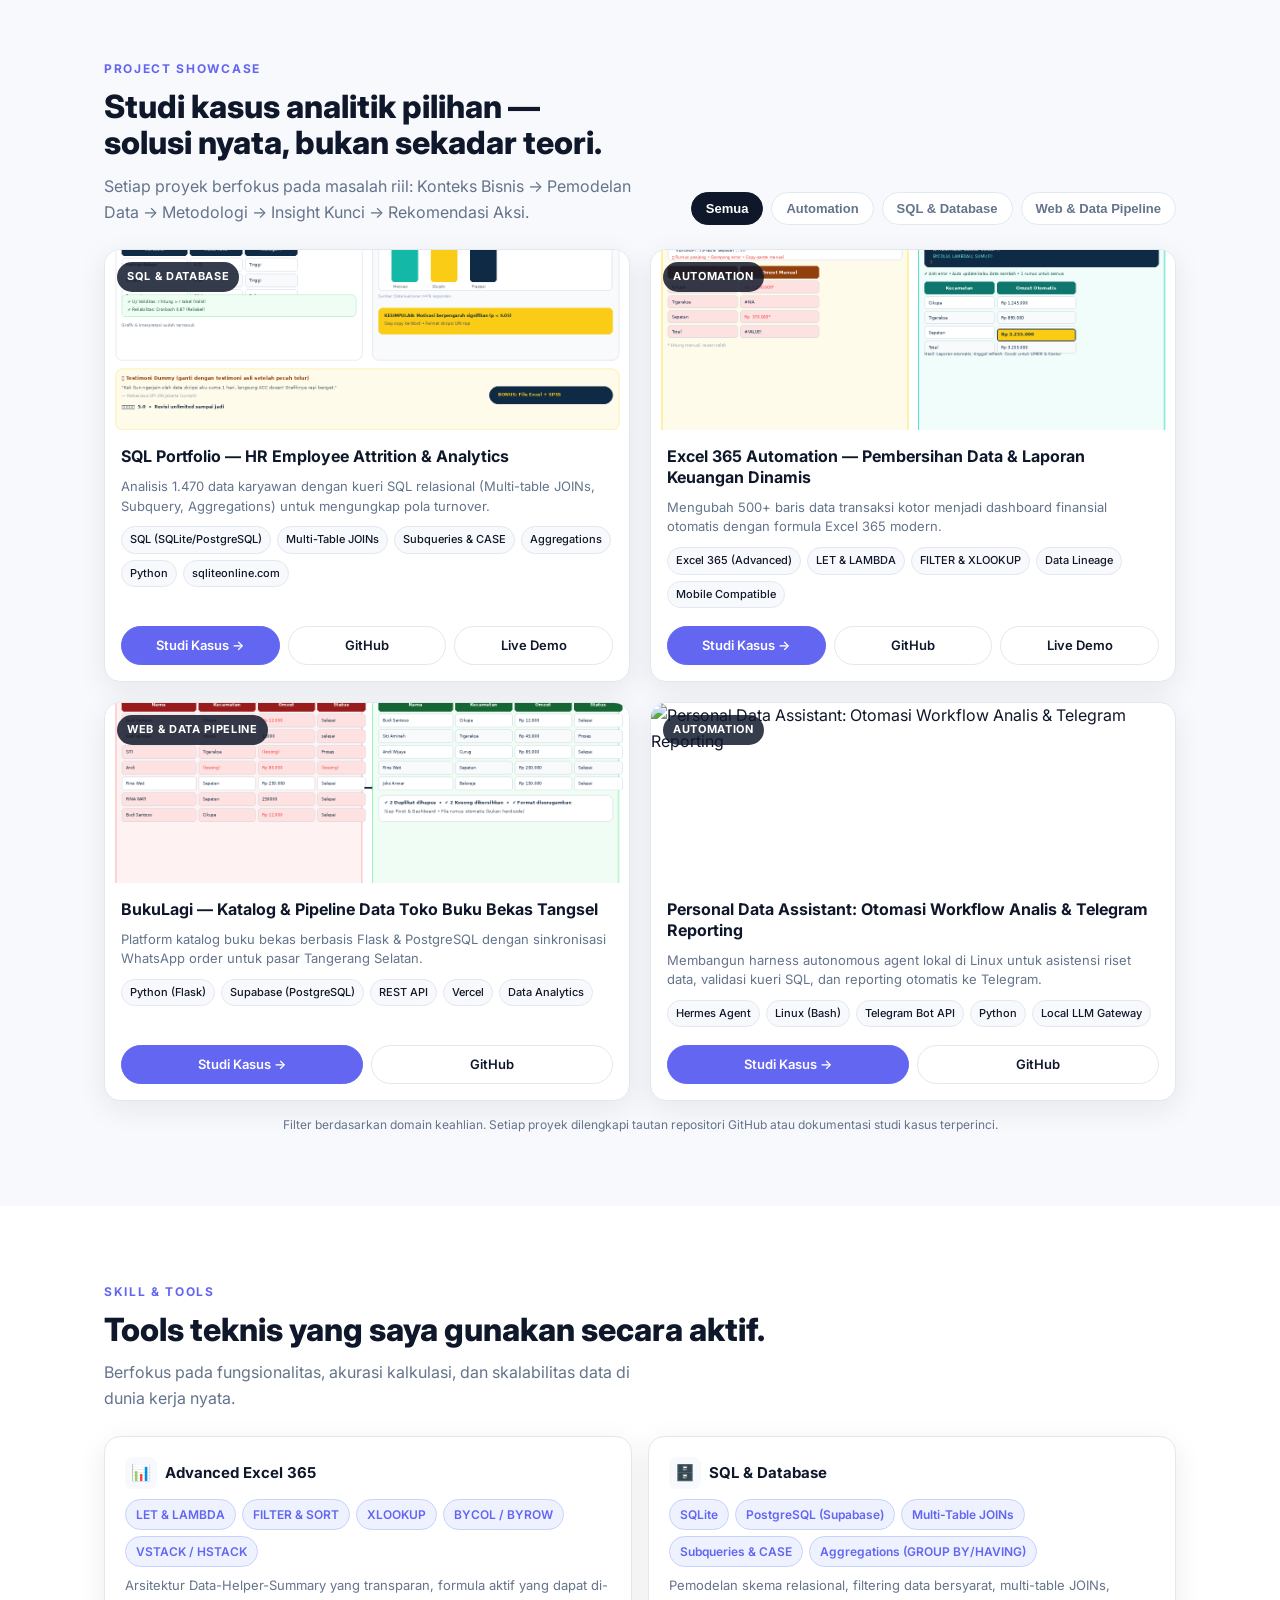
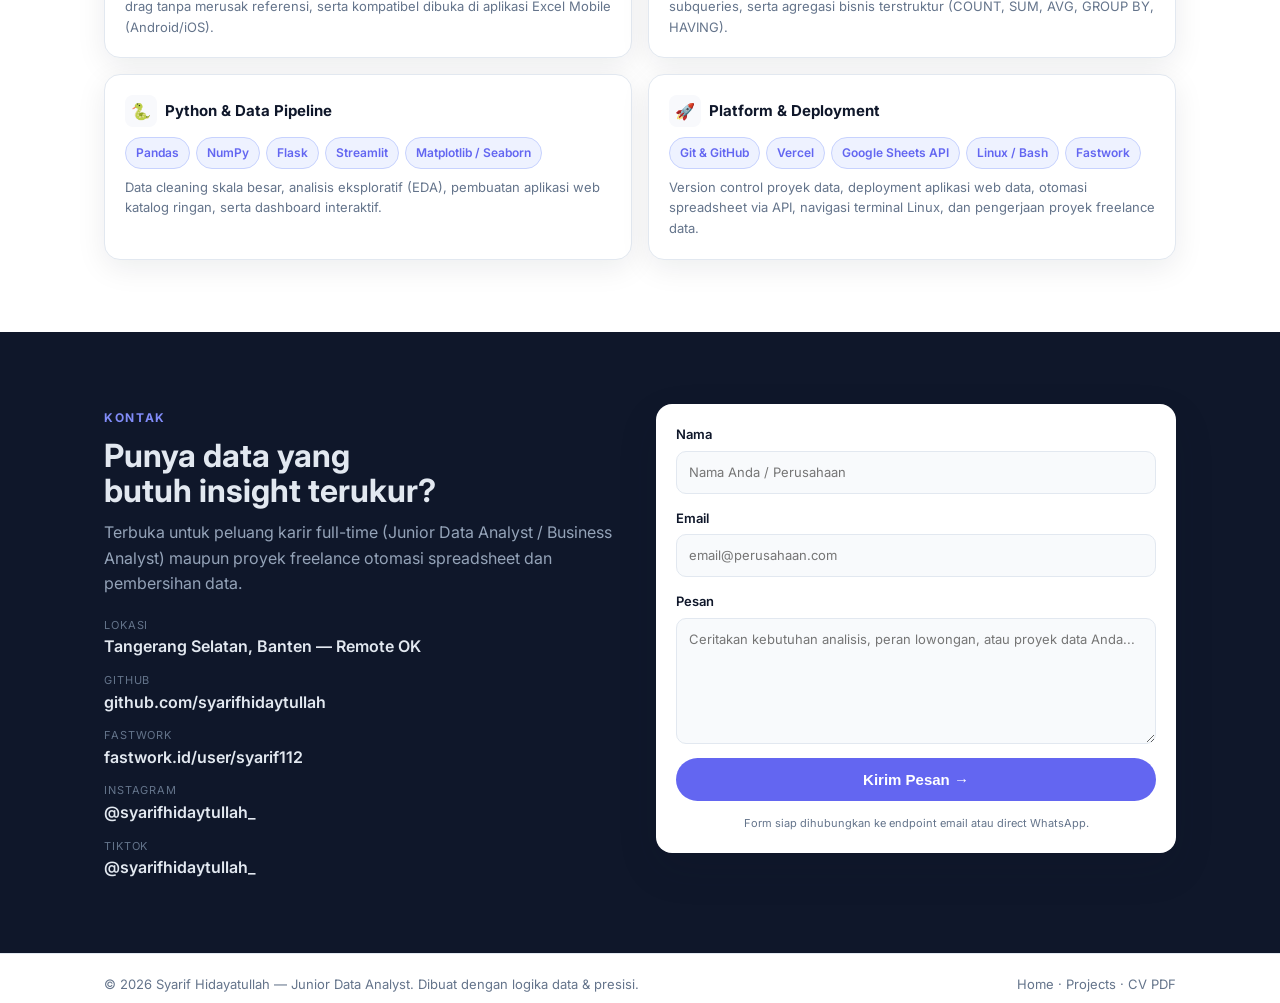
==== commit 8321d1f3: "Fix hero section layout: constrain visual card width and restore balanced proportions" ====
--- a/index.html
+++ b/index.html
@@ -66,17 +66,16 @@
           <span class="card-dots"><i></i><i></i><i></i></span>
           <span class="card-title">hr_attrition_analysis.sql</span>
         </div>
-        <pre class="code"><code><span class="c">-- Analisis Lembur vs Rasio Attrition per Departemen</span>
+        <pre class="code"><code><span class="c">-- Analisis Lembur vs Turnover Karyawan</span>
 <span class="k">SELECT</span> 
   d.department_name,
   e.overtime,
-  <span class="k">COUNT</span>(e.employee_id) <span class="k">AS</span> total_karyawan,
-  <span class="k">ROUND</span>(<span class="k">AVG</span>(e.monthly_income), <span class="n">2</span>) <span class="k">AS</span> avg_gaji,
-  <span class="k">ROUND</span>(<span class="k">SUM</span>(<span class="k">CASE WHEN</span> e.attrition = <span class="s">'Yes'</span> <span class="k">THEN</span> <span class="n">1</span> <span class="k">ELSE</span> <span class="n">0</span> <span class="k">END</span>) * <span class="n">100.0</span> / <span class="k">COUNT</span>(*), <span class="n">1</span>) <span class="k">AS</span> attrition_rate
+  <span class="k">COUNT</span>(*) <span class="k">AS</span> total_karyawan,
+  <span class="k">ROUND</span>(<span class="k">AVG</span>(e.monthly_income), <span class="n">0</span>) <span class="k">AS</span> avg_gaji
 <span class="k">FROM</span> employees e
-<span class="k">JOIN</span> departments d <span class="k">ON</span> e.department_id = d.department_id
-<span class="k">GROUP BY</span> d.department_name, e.overtime
-<span class="k">ORDER BY</span> attrition_rate <span class="k">DESC</span>;
+<span class="k">JOIN</span> departments d 
+  <span class="k">ON</span> e.department_id = d.department_id
+<span class="k">GROUP BY</span> d.department_name, e.overtime;
 <span class="c">-- &rarr; OverTime attrition 30.5% vs non-OT 10.4%</span></code></pre>
         <div class="hero-stats">
           <div class="h-stat"><span class="h-stat-label">OverTime Attrition</span><span class="h-stat-val down">30.5%</span></div>
@@ -84,7 +83,7 @@
         </div>
       </div>
       <div class="hero-photo">
-        <img src="assets/portfolio2_excel_otomatis.png" alt="Excel 365 Automation Dashboard" loading="lazy">
+        <img src="https://images.unsplash.com/photo-1507003211169-0a1dd7228f2d?w=400&q=80" alt="Foto profil Syarif Hidayatullah" loading="lazy">
         <div class="photo-badge">Syarif Hidayatullah — Junior Data Analyst</div>
       </div>
     </div>
--- a/css/style.css
+++ b/css/style.css
@@ -47,12 +47,13 @@
 
 /* HERO */
 .hero{padding:48px 0 56px;overflow:hidden}
-.hero-grid{display:grid;grid-template-columns:1.1fr .9fr;gap:40px;align-items:center}
+.hero-grid{display:grid;grid-template-columns:1.2fr 0.8fr;gap:40px;align-items:center}
+.hero-text{min-width:0}
 .eyebrow{display:inline-flex;align-items:center;gap:8px;font-size:13px;color:var(--muted);background:var(--bg-alt);border:1px solid var(--border);padding:6px 12px;border-radius:999px;margin-bottom:16px}
 .eyebrow .dot{width:8px;height:8px;background:#10b981;border-radius:50%;box-shadow:0 0 0 6px rgba(16,185,129,.15)}
-.hero h1{font-size:48px;line-height:.95;font-weight:800;letter-spacing:-.03em}
+.hero h1{font-size:44px;line-height:1.05;font-weight:800;letter-spacing:-.03em}
 .grad{background:linear-gradient(135deg,var(--primary),#06b6d4);-webkit-background-clip:text;-webkit-text-fill-color:transparent;background-clip:text}
-.lead{margin:16px 0 20px;color:var(--muted);font-size:17px;line-height:1.6;max-width:560px}
+.lead{margin:16px 0 20px;color:var(--muted);font-size:16px;line-height:1.6;max-width:540px}
 .hero-actions{display:flex;gap:12px;flex-wrap:wrap;margin-bottom:20px}
 .hero-meta{display:flex;align-items:center;gap:16px;flex-wrap:wrap;padding:14px 16px;background:var(--bg-alt);border:1px solid var(--border);border-radius:12px;margin-bottom:14px}
 .meta-item{display:flex;flex-direction:column}
@@ -62,21 +63,21 @@
 .hero-social{display:flex;gap:14px;font-size:13px;color:var(--muted)}
 .hero-social a{border-bottom:1px dashed var(--border)}
 .hero-social a:hover{color:var(--primary)}
-.hero-visual{position:relative;display:flex;flex-direction:column;gap:16px}
-.hero-card{background:#0f172a;color:#e2e8f0;border-radius:16px;overflow:hidden;box-shadow:var(--shadow-lg);border:1px solid #1e293b}
+.hero-visual{position:relative;display:flex;flex-direction:column;gap:16px;min-width:0;max-width:420px;width:100%;justify-self:end}
+.hero-card{background:#0f172a;color:#e2e8f0;border-radius:16px;overflow:hidden;box-shadow:var(--shadow-lg);border:1px solid #1e293b;max-width:100%}
 .card-head{display:flex;align-items:center;gap:10px;padding:12px 16px;background:#1e293b;border-bottom:1px solid #334155;font-size:12px;color:#94a3b8}
 .card-dots{display:flex;gap:6px}
 .card-dots i{width:10px;height:10px;border-radius:50%;display:block}
 .card-dots i:nth-child(1){background:#ef4444}.card-dots i:nth-child(2){background:#f59e0b}.card-dots i:nth-child(3){background:#10b981}
-.code{padding:16px;font-family:'JetBrains Mono',monospace;font-size:12.5px;line-height:1.7;overflow:auto}
+.code{padding:14px 16px;font-family:'JetBrains Mono',monospace;font-size:12px;line-height:1.6;overflow-x:auto;white-space:pre}
 .code .c{color:#64748b}.code .k{color:#c084fc}.code .s{color:#34d399}.code .n{color:#fbbf24}
 .hero-stats{display:grid;grid-template-columns:1fr 1fr;gap:12px;padding:12px 16px;background:#1e293b;border-top:1px solid #334155}
 .h-stat{display:flex;flex-direction:column}
 .h-stat-label{font-size:11px;color:#94a3b8;text-transform:uppercase;letter-spacing:.06em}
 .h-stat-val{font-weight:800;font-size:18px}
 .h-stat-val.down{color:#f87171}.h-stat-val.up{color:#34d399}
-.hero-photo{position:relative;border-radius:16px;overflow:hidden;box-shadow:var(--shadow);border:1px solid var(--border);height:220px}
-.hero-photo img{width:100%;height:100%;object-fit:cover}
+.hero-photo{position:relative;border-radius:16px;overflow:hidden;box-shadow:var(--shadow);border:1px solid var(--border);height:200px;max-width:100%}
+.hero-photo img{width:100%;height:100%;object-fit:cover;object-position:center}
 .photo-badge{position:absolute;bottom:12px;left:12px;background:rgba(255,255,255,.92);backdrop-filter:blur(8px);padding:8px 12px;border-radius:999px;font-size:12px;font-weight:600;box-shadow:var(--shadow)}
 
 /* ABOUT */
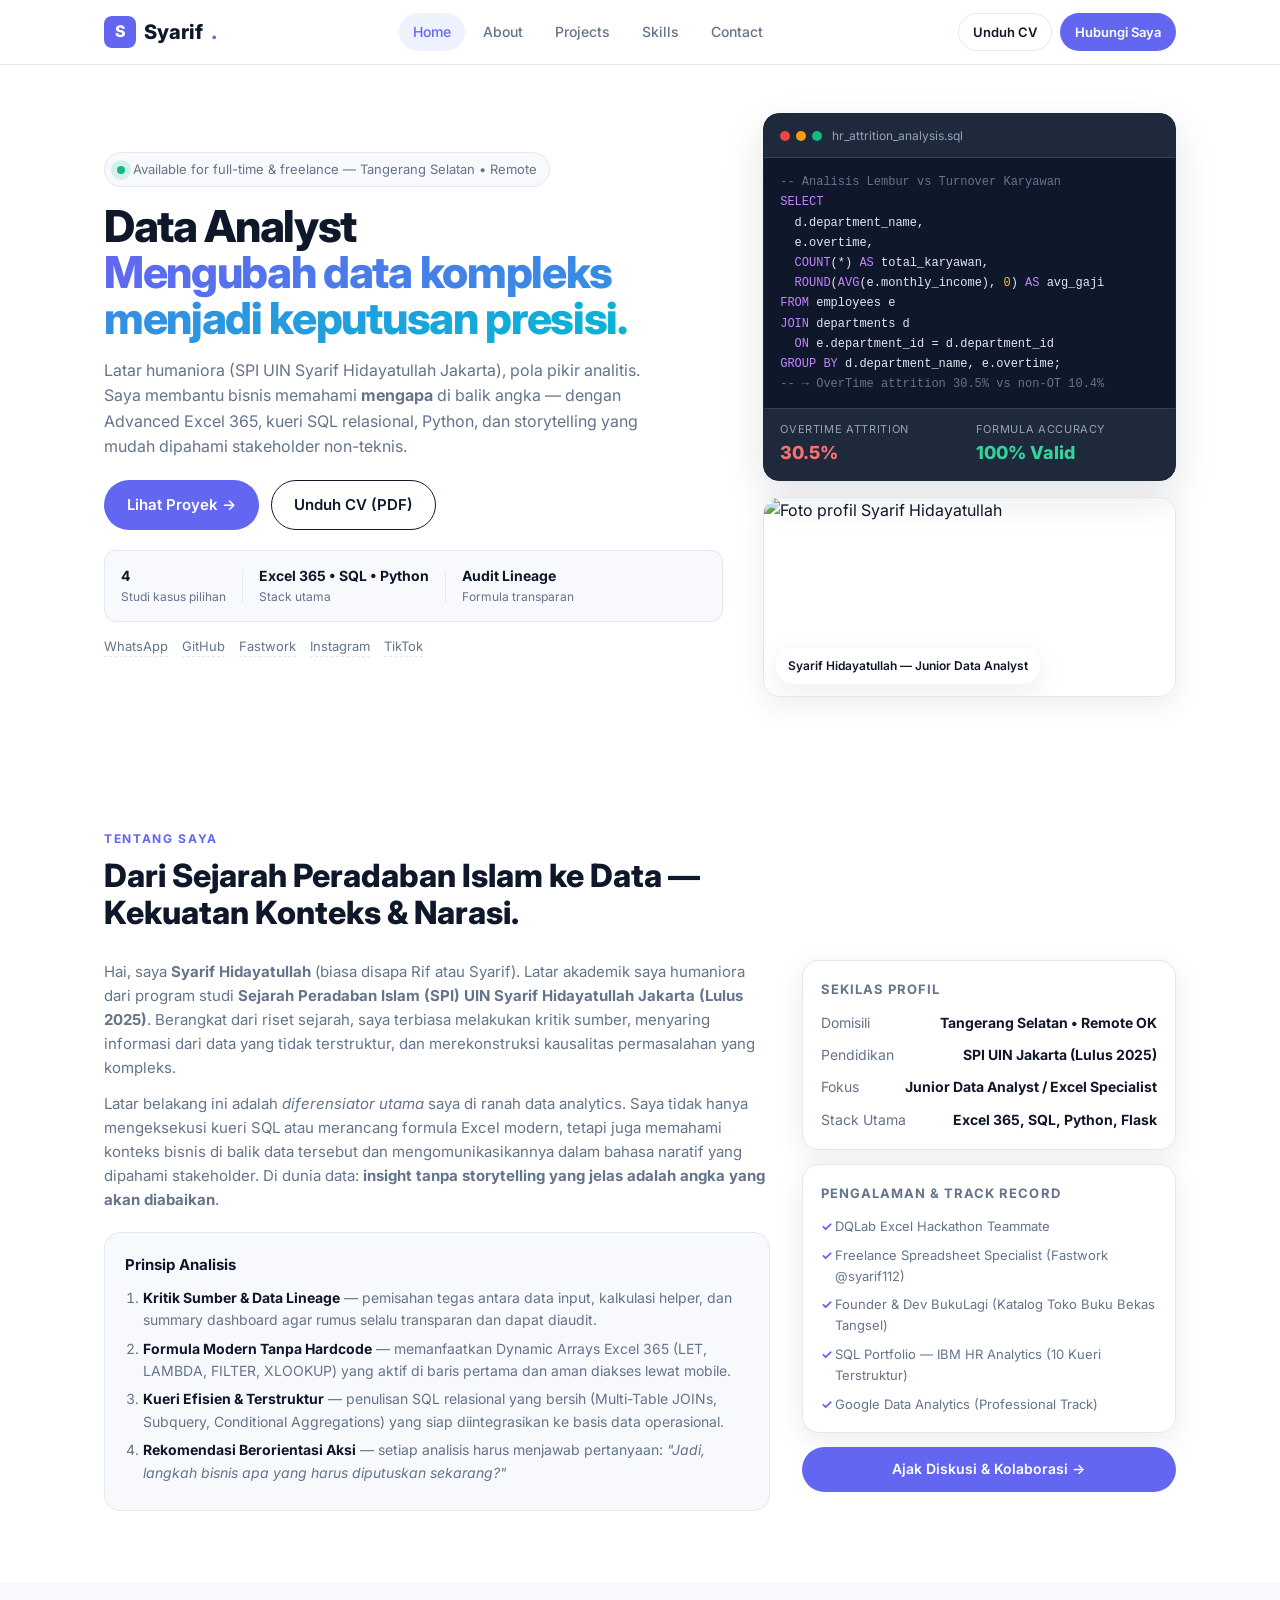
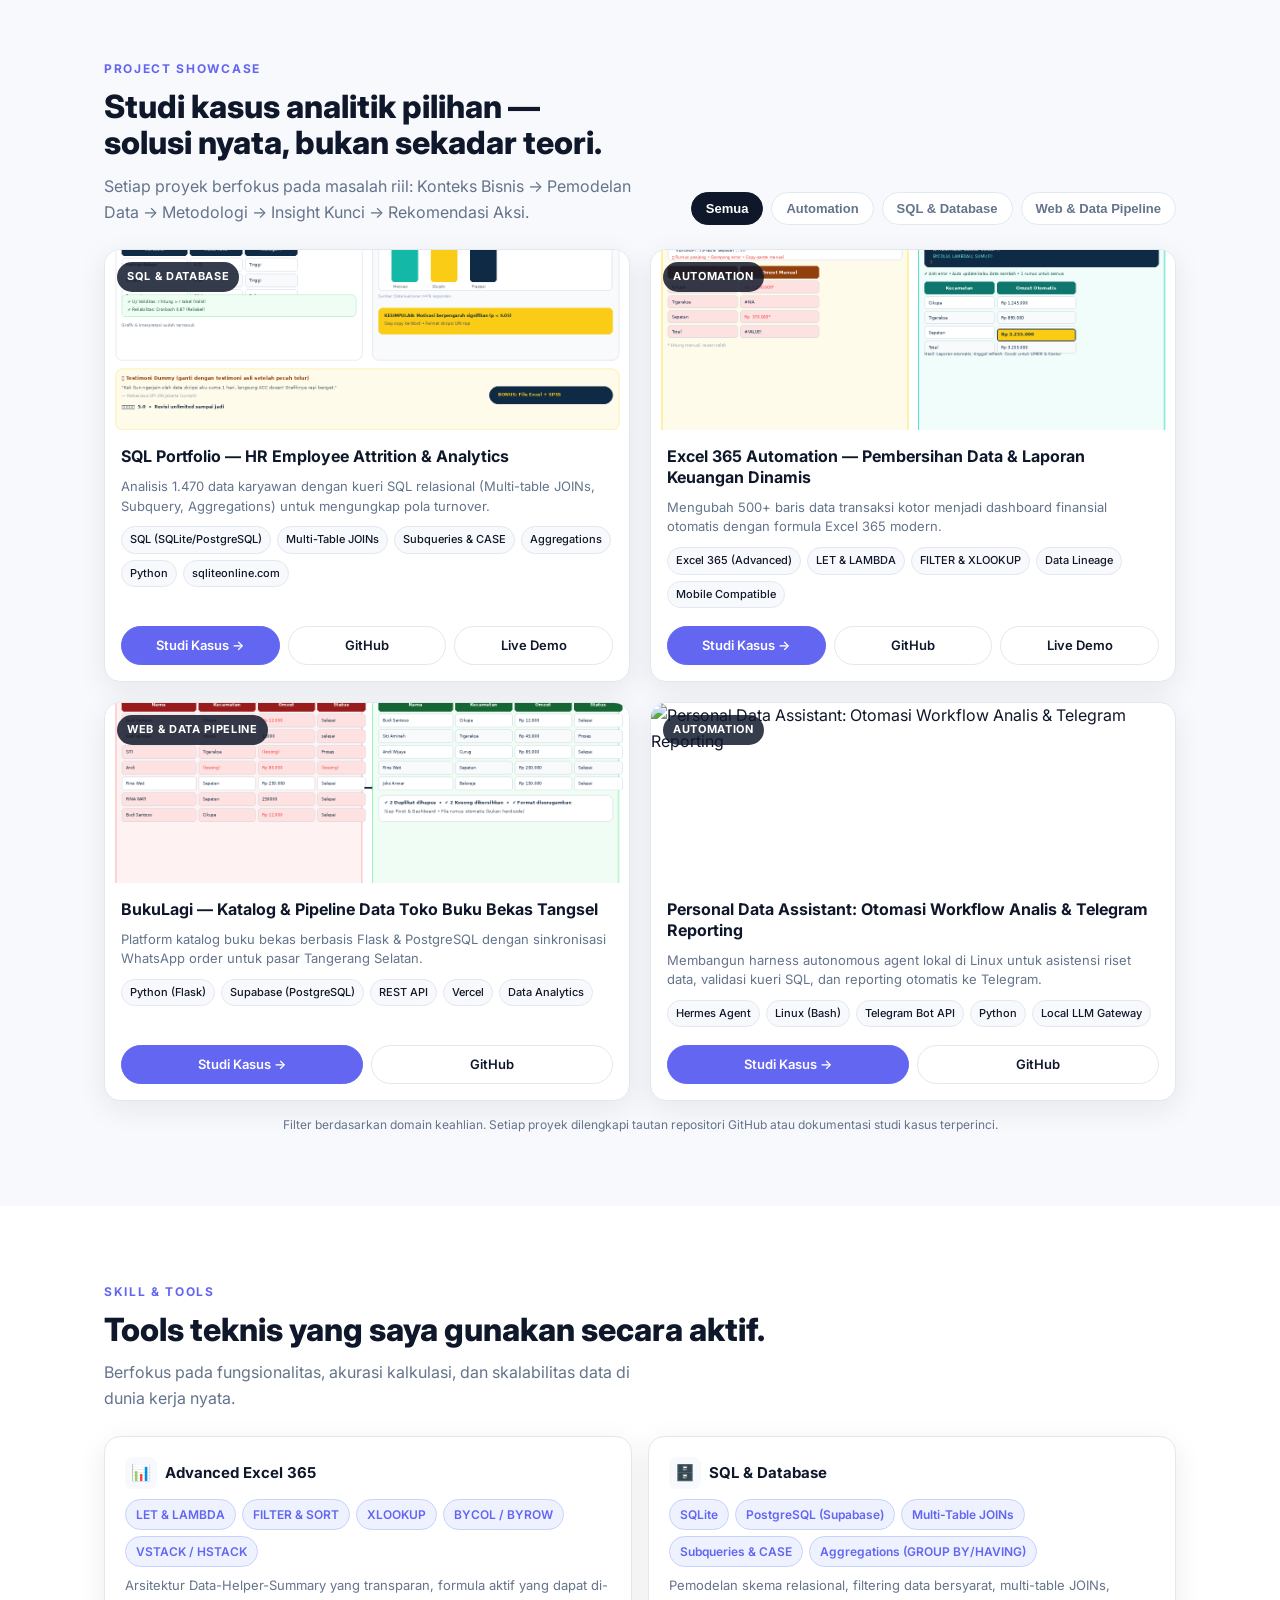
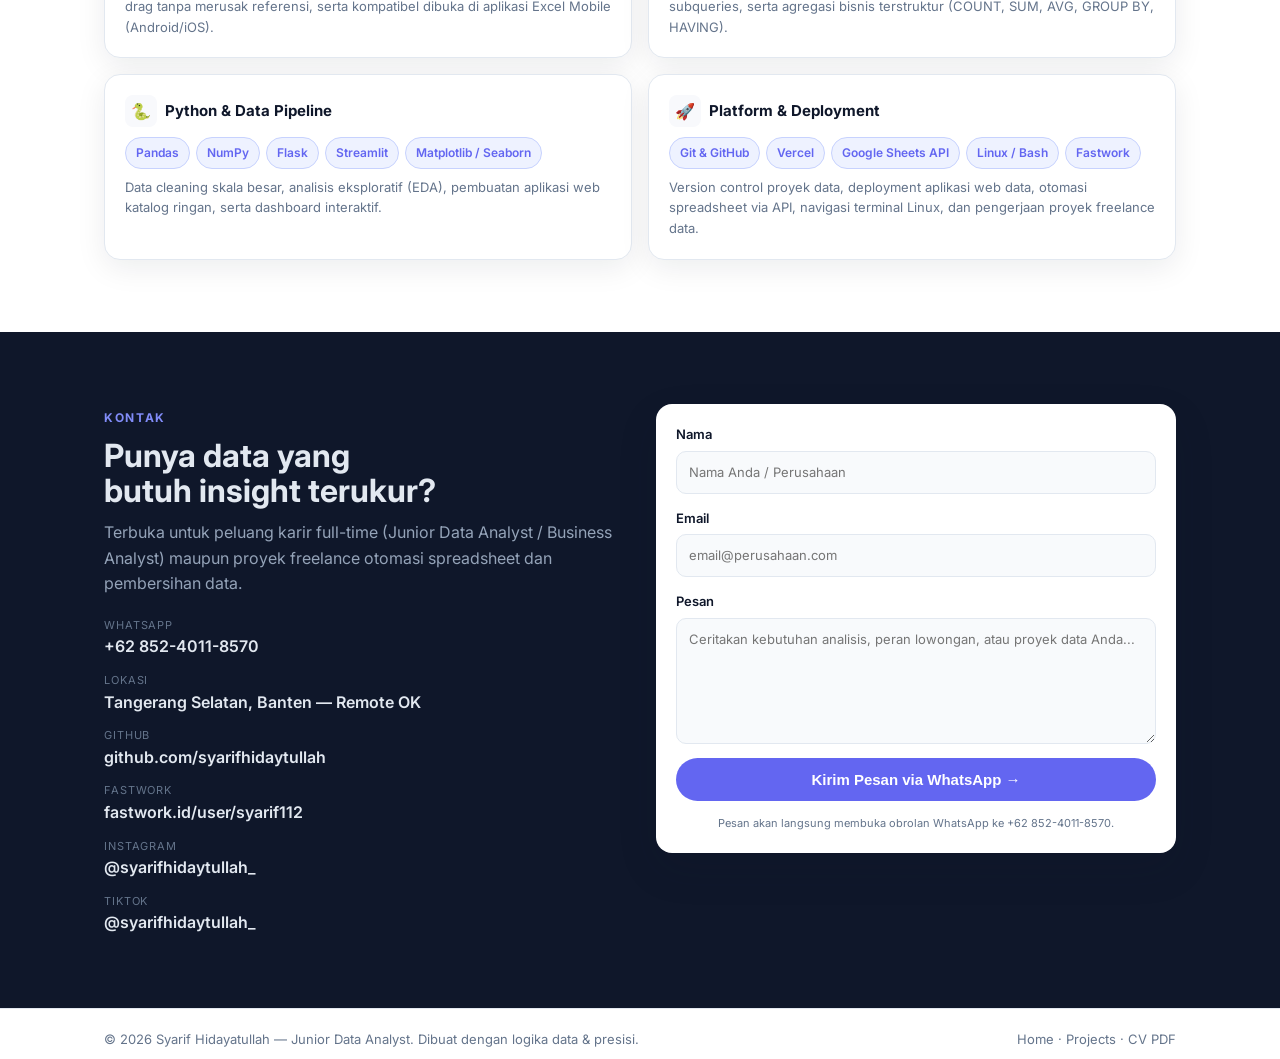
==== commit 18bd1ca0: "Connect contact form to WhatsApp and add cache-busting for projects data" ====
--- a/index.html
+++ b/index.html
@@ -53,12 +53,13 @@
         <div class="meta-divider"></div>
         <div class="meta-item"><strong>Audit Lineage</strong><span>Formula transparan</span></div>
       </div>
-      <div class="hero-social">
-        <a href="https://github.com/syarifhidaytullah" target="_blank" rel="noopener" aria-label="GitHub">GitHub</a>
-        <a href="https://fastwork.id/user/syarif112" target="_blank" rel="noopener" aria-label="Fastwork">Fastwork</a>
-        <a href="https://instagram.com/syarifhidaytullah_" target="_blank" rel="noopener" aria-label="Instagram">Instagram</a>
-        <a href="https://tiktok.com/@syarifhidaytullah_" target="_blank" rel="noopener" aria-label="TikTok">TikTok</a>
-      </div>
+        <div class="hero-social">
+          <a href="https://wa.me/6285240118570" target="_blank" rel="noopener" aria-label="WhatsApp">WhatsApp</a>
+          <a href="https://github.com/syarifhidaytullah" target="_blank" rel="noopener" aria-label="GitHub">GitHub</a>
+          <a href="https://fastwork.id/user/syarif112" target="_blank" rel="noopener" aria-label="Fastwork">Fastwork</a>
+          <a href="https://instagram.com/syarifhidaytullah_" target="_blank" rel="noopener" aria-label="Instagram">Instagram</a>
+          <a href="https://tiktok.com/@syarifhidaytullah_" target="_blank" rel="noopener" aria-label="TikTok">TikTok</a>
+        </div>
     </div>
     <div class="hero-visual">
       <div class="card hero-card">
@@ -202,6 +203,7 @@
         <h2>Punya data yang<br>butuh insight terukur?</h2>
         <p>Terbuka untuk peluang karir full-time (Junior Data Analyst / Business Analyst) maupun proyek freelance otomasi spreadsheet dan pembersihan data.</p>
         <ul class="contact-links">
+          <li><span>WhatsApp</span><a href="https://wa.me/6285240118570" target="_blank" rel="noopener">+62 852-4011-8570</a></li>
           <li><span>Lokasi</span><strong>Tangerang Selatan, Banten — Remote OK</strong></li>
           <li><span>GitHub</span><a href="https://github.com/syarifhidaytullah" target="_blank" rel="noopener">github.com/syarifhidaytullah</a></li>
           <li><span>Fastwork</span><a href="https://fastwork.id/user/syarif112" target="_blank" rel="noopener">fastwork.id/user/syarif112</a></li>
@@ -213,8 +215,8 @@
         <label>Nama<input type="text" name="name" placeholder="Nama Anda / Perusahaan" required></label>
         <label>Email<input type="email" name="email" placeholder="email@perusahaan.com" required></label>
         <label>Pesan<textarea name="message" rows="5" placeholder="Ceritakan kebutuhan analisis, peran lowongan, atau proyek data Anda..." required></textarea></label>
-        <button type="submit" class="btn btn-primary btn-lg btn-block" id="formBtn">Kirim Pesan &rarr;</button>
-        <p class="form-note" id="formNote">Form siap dihubungkan ke endpoint email atau direct WhatsApp.</p>
+        <button type="submit" class="btn btn-primary btn-lg btn-block" id="formBtn">Kirim Pesan via WhatsApp &rarr;</button>
+        <p class="form-note" id="formNote">Pesan akan langsung membuka obrolan WhatsApp ke +62 852-4011-8570.</p>
       </form>
     </div>
   </div>
@@ -358,6 +360,6 @@
     "color": "#06b6d4"
   }
 ];</script>
-<script src="js/app.js"></script>
+<script src="js/app.js?v=2"></script>
 </body>
 </html>
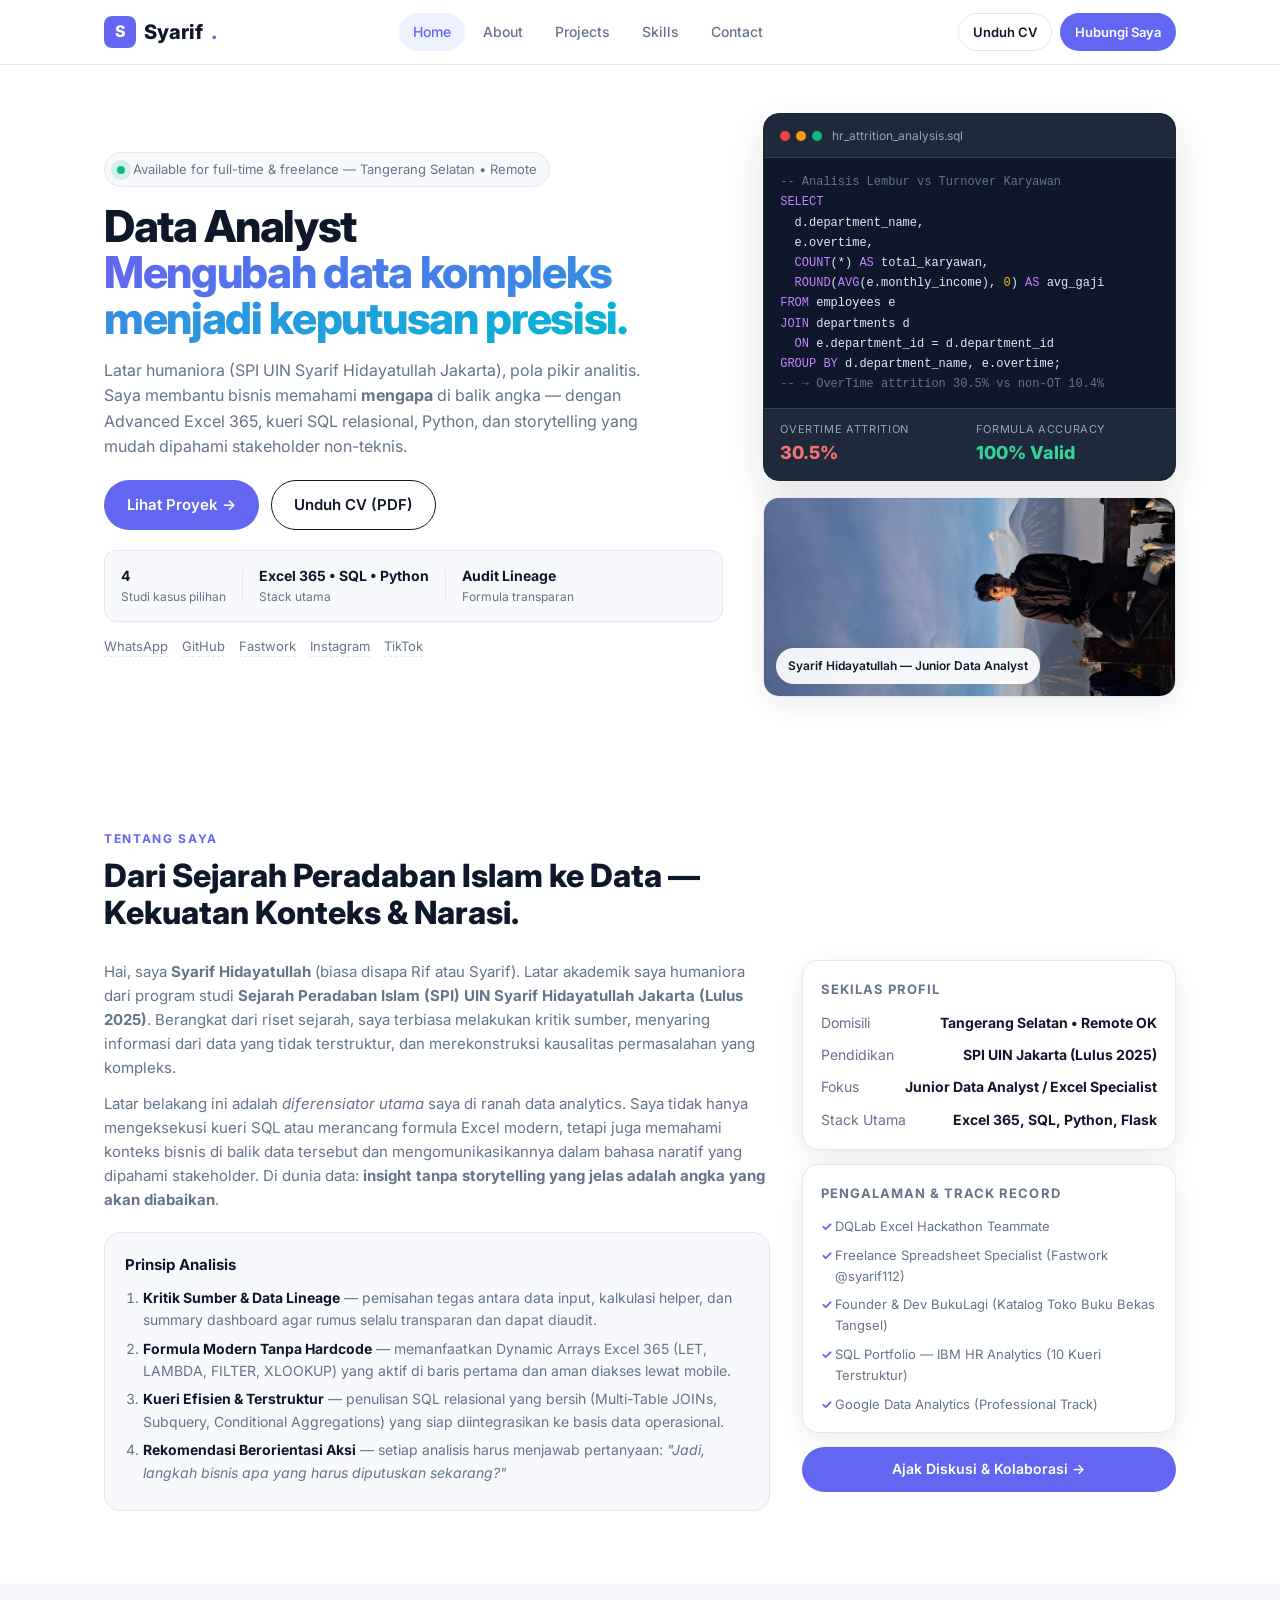
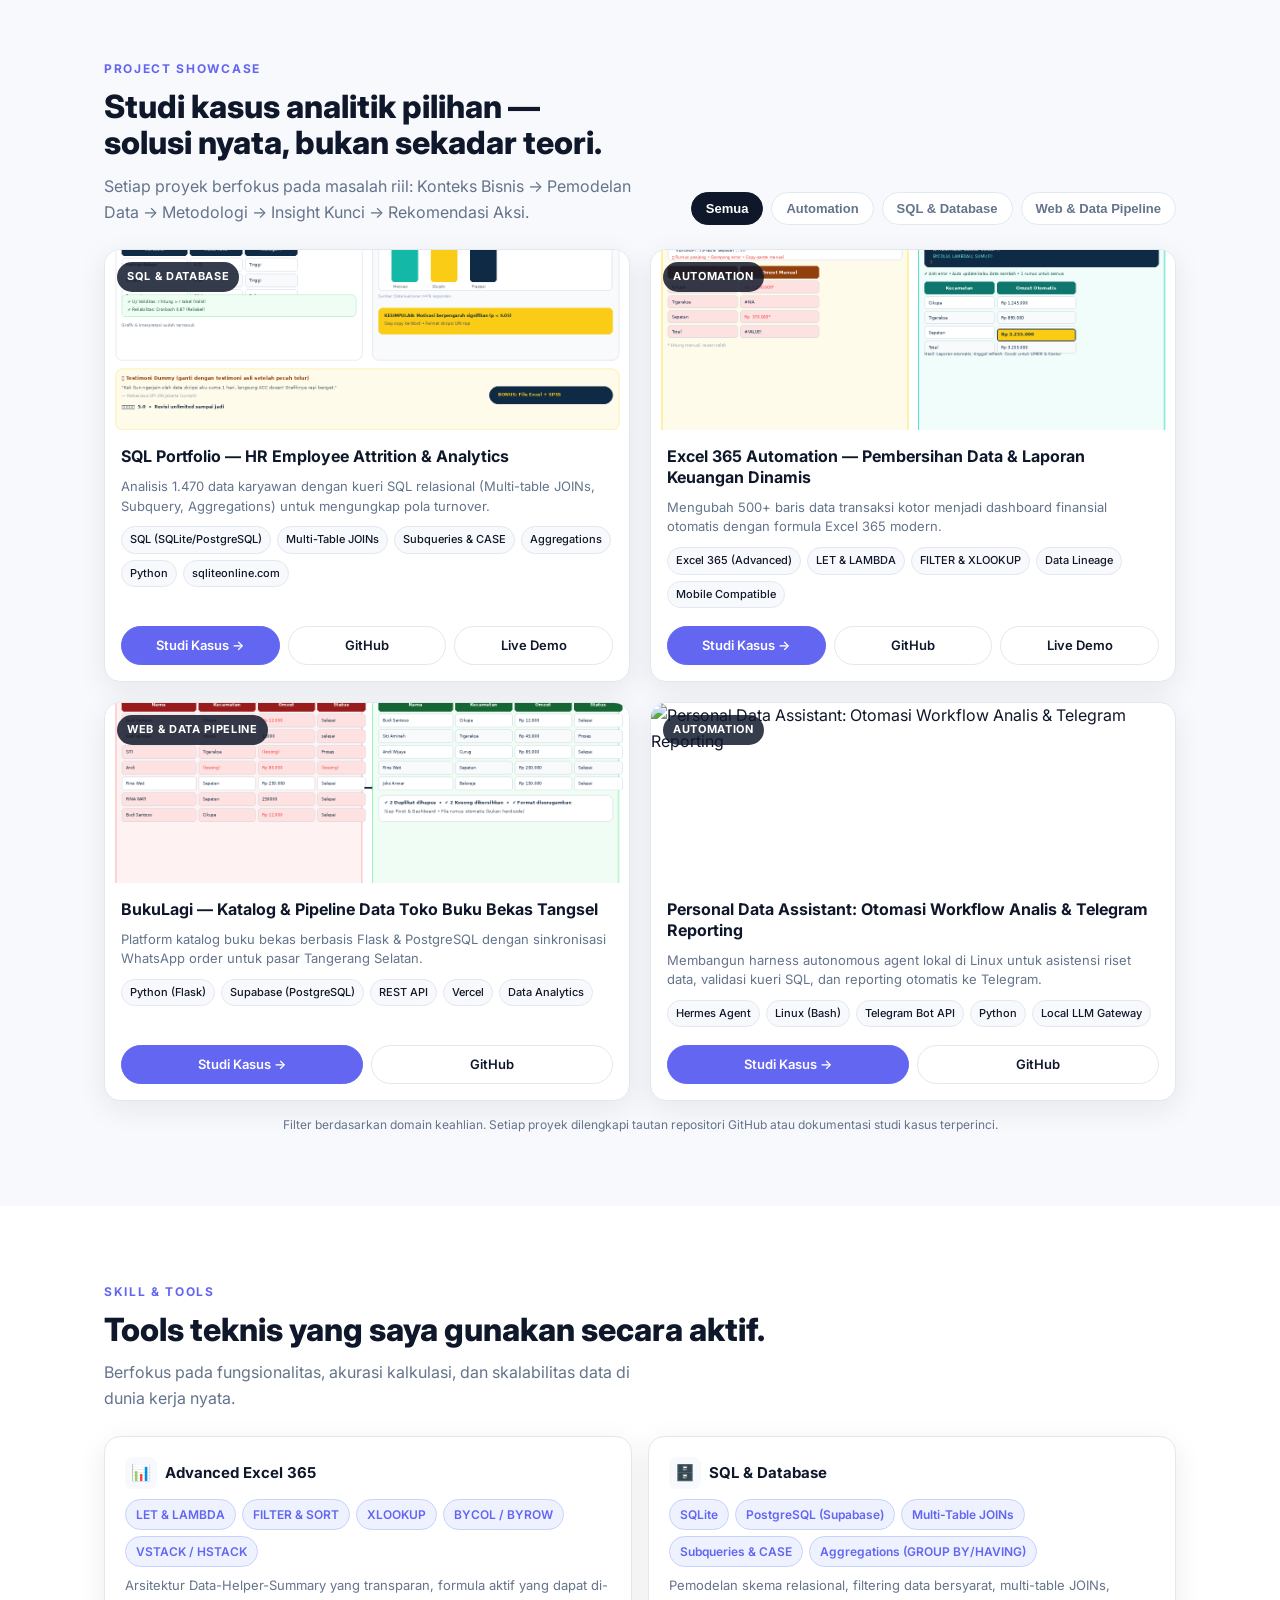
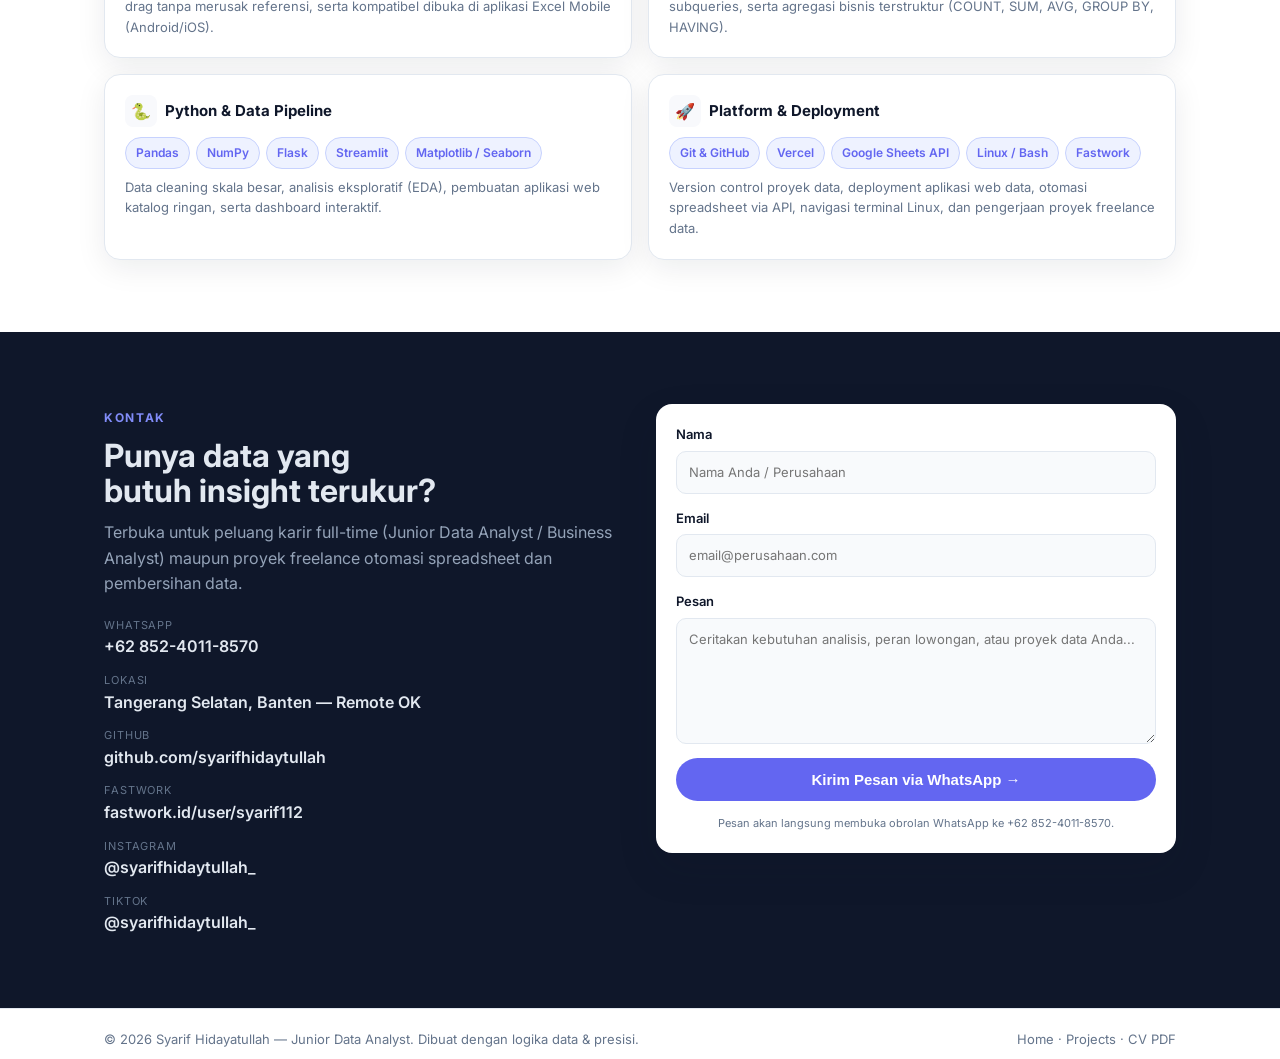
==== commit a8aba9d1: "Replace Unsplash hero photo with personal photo Rifs.jpeg" ====
--- a/index.html
+++ b/index.html
@@ -8,10 +8,47 @@
 <meta property="og:title" content="Syarif Hidayatullah — Data Analyst Portfolio">
 <meta property="og:description" content="Mengubah data kompleks menjadi keputusan presisi. Studi kasus analitik dengan SQL, Advanced Excel 365, dan Python.">
 <meta property="og:type" content="website">
+<meta property="og:image" content="https://www.syarifhidayatullah.web.id/assets/portfolio1_before_after.png">
 <link rel="preconnect" href="https://fonts.googleapis.com">
 <link href="https://fonts.googleapis.com/css2?family=Inter:wght@400;500;600;700;800&family=JetBrains+Mono:wght@400;500&display=swap" rel="stylesheet">
 <link rel="stylesheet" href="css/style.css">
 <link rel="icon" href="data:image/svg+xml,<svg xmlns='http://www.w3.org/2000/svg' viewBox='0 0 100 100'><rect width='100' height='100' rx='20' fill='%236366f1'/><text x='50' y='68' font-size='48' text-anchor='middle' fill='white' font-family='Inter' font-weight='800'>S</text></svg>">
+
+<script type="application/ld+json">
+{
+  "@context": "https://schema.org",
+  "@type": "Person",
+  "name": "Syarif Hidayatullah",
+  "url": "https://www.syarifhidayatullah.web.id/",
+  "image": "https://www.syarifhidayatullah.web.id/assets/portfolio1_before_after.png",
+  "sameAs": [
+    "https://github.com/syarifhidaytullah",
+    "https://www.linkedin.com/in/syarif-hidayatullah/",
+    "https://instagram.com/syarifhidaytullah_",
+    "https://tiktok.com/@syarifhidaytullah_",
+    "https://fastwork.id/user/syarif112"
+  ],
+  "jobTitle": "Junior Data Analyst",
+  "worksFor": {
+    "@type": "Organization",
+    "name": "Freelance / BukuLagi"
+  },
+  "knowsAbout": [
+    "Advanced Excel 365",
+    "SQL",
+    "Python",
+    "Data Analysis",
+    "Data Visualization",
+    "Flask",
+    "Supabase"
+  ],
+  "alumniOf": {
+    "@type": "EducationalOrganization",
+    "name": "UIN Syarif Hidayatullah Jakarta"
+  },
+  "description": "Junior Data Analyst dengan latar Sejarah Peradaban Islam UIN Jakarta. Spesialis Advanced Excel 365 (LET, LAMBDA, FILTER, XLOOKUP), SQL relasional, Python, dan storytelling data untuk stakeholder non-teknis."
+}
+</script>
 </head>
 <body>
 <!-- NAV -->
@@ -84,7 +121,7 @@
         </div>
       </div>
       <div class="hero-photo">
-        <img src="https://images.unsplash.com/photo-1507003211169-0a1dd7228f2d?w=400&q=80" alt="Foto profil Syarif Hidayatullah" loading="lazy">
+        <img src="assets/hero-photo.jpg" alt="Foto profil Syarif Hidayatullah" loading="lazy">
         <div class="photo-badge">Syarif Hidayatullah — Junior Data Analyst</div>
       </div>
     </div>
